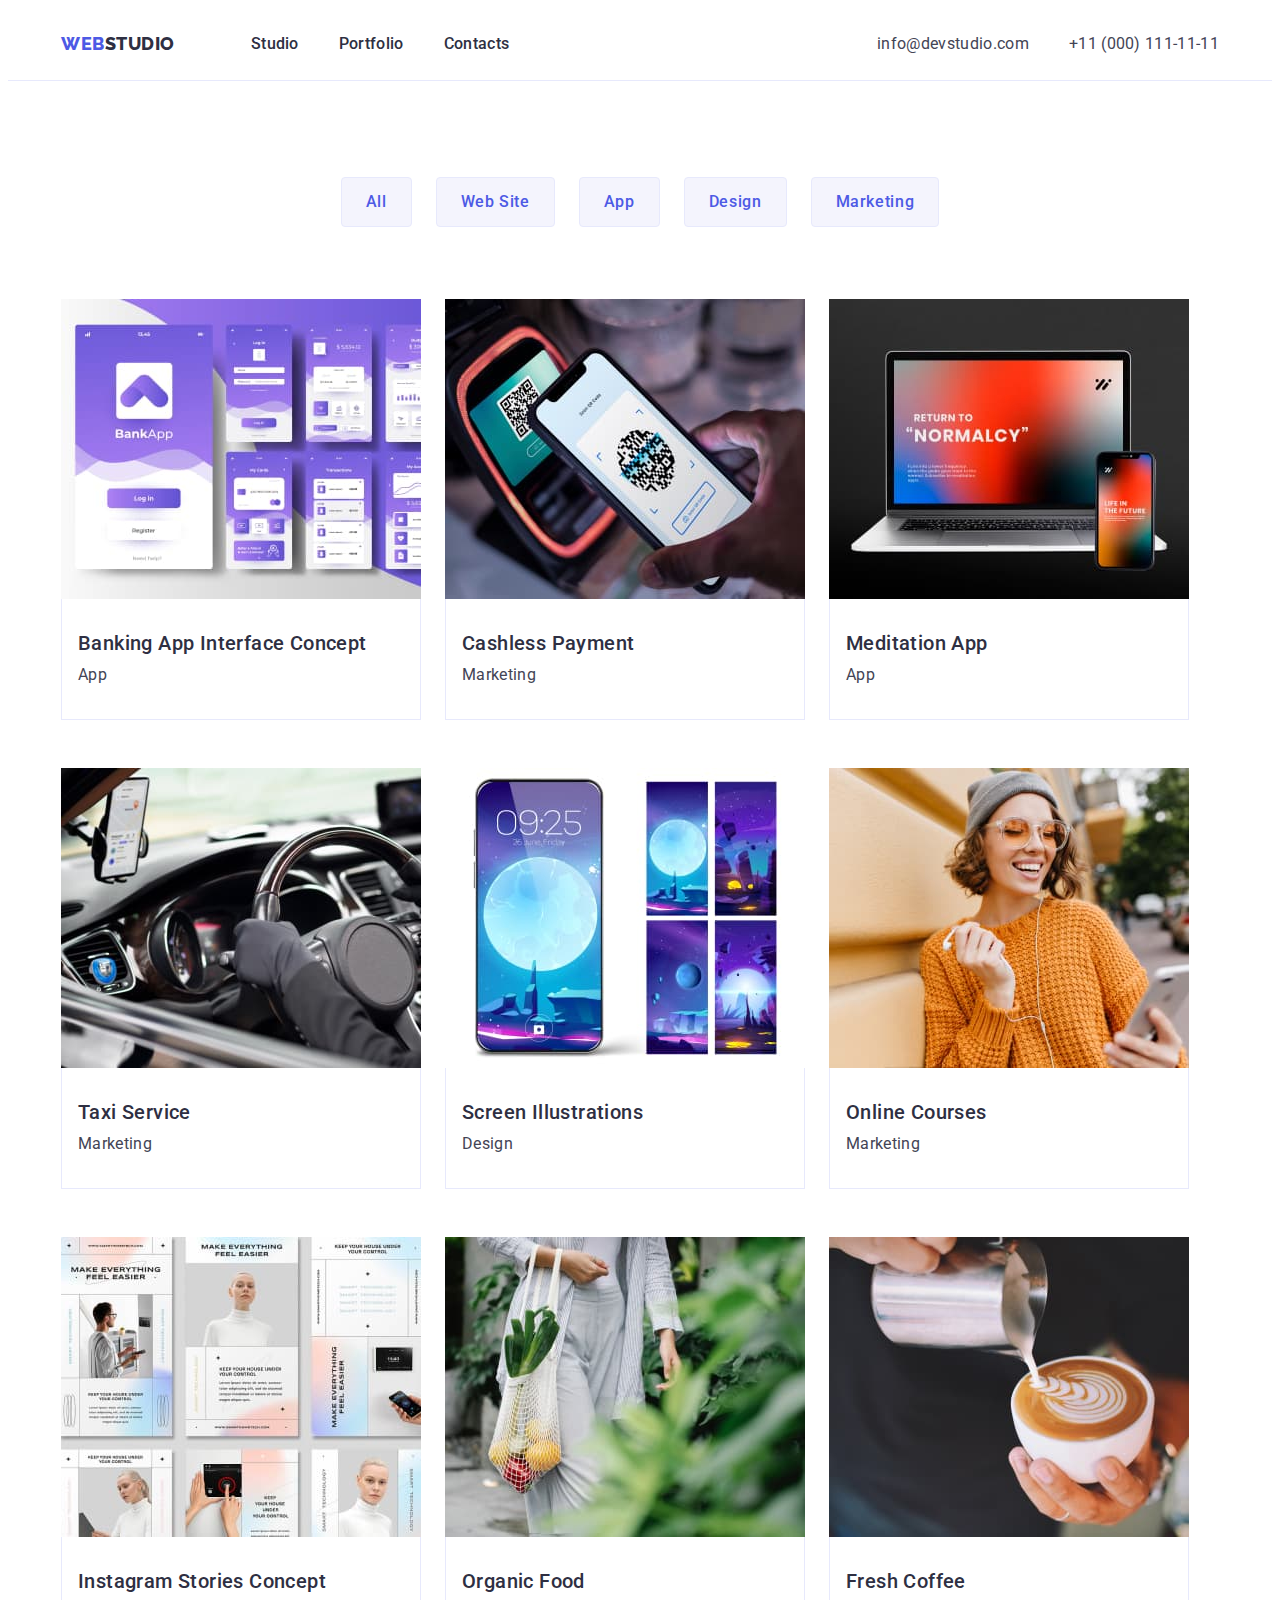
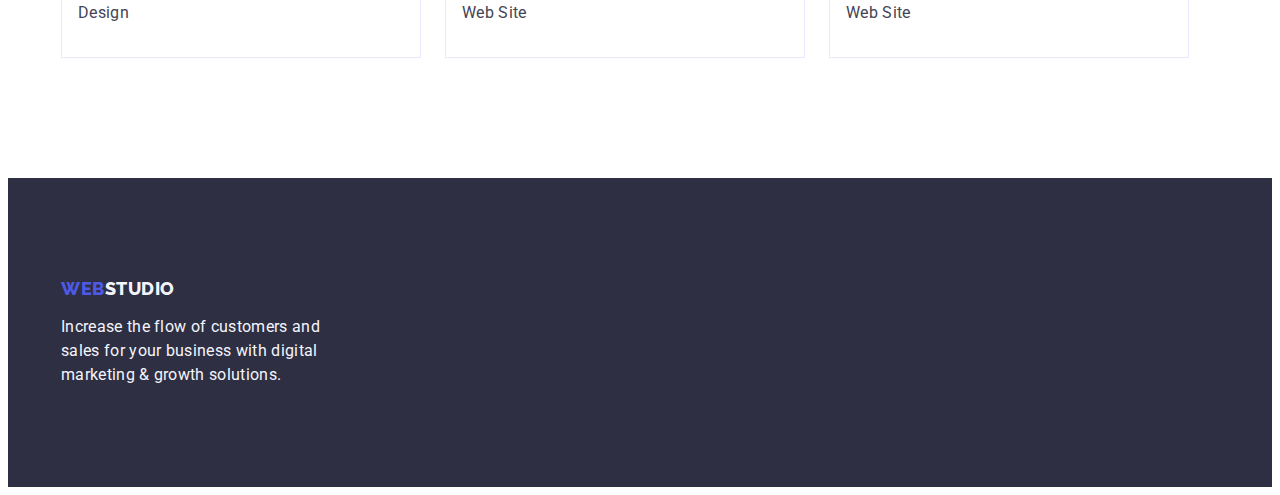
==== portfolio.html @ 0d1df5e1 "my work 4" ====
<!DOCTYPE html>
<html lang="en">

<head>
    <meta charset="UTF-8" />
    <meta http-equiv="X-UA-Compatible" content="IE=edge" />
    <meta name="viewport" content="width=device-width, initial-scale=1.0" />
<link rel="preconnect" href="https://fonts.googleapis.com">
<link rel="preconnect" href="https://fonts.gstatic.com" crossorigin>
<link href="https://fonts.googleapis.com/css2?family=Raleway:wght@800&family=Roboto:wght@400;500;700&display=swap"
    rel="stylesheet">
<link rel="stylesheet" href="https://cdnjs.cloudflare.com/ajax/libs/modern-normalize/2.0.0/modern-normalize.min.css"
    integrity="sha512-4xo8blKMVCiXpTaLzQSLSw3KFOVPWhm/TRtuPVc4WG6kUgjH6J03IBuG7JZPkcWMxJ5huwaBpOpnwYElP/m6wg=="
    crossorigin="anonymous" referrerpolicy="no-referrer" />
    <title>Webstudio</title>
    <link rel="stylesheet" href="./css/slyles.css">
</head>

<body>
    <header class="header">
    <div class="container header-container">
        <nav class="header-navigation">
            <a href="./index.html" class="header-logo link">Web<span class="span-portfolio-header">Studio</span></a>
            <ul class="header-menu list">
                <li class="header-menu-item"><a class="header-menu-link-portfolio link" href="./index.html">Studio</a></li>
                <li class="header-menu-item"><a class="header-menu-link-portfolio link" href="./portfolio.html">Portfolio</a></li>
                <li class="header-menu-item"><a class="header-menu-link-portfolio link" href="">Contacts</a></li>
            </ul>
        </nav>
        <address class="header-contacts">
            <ul class="header-contacts-list list">
                <li class="header-contacts-item"><a class="header-contacts-link link"
                        href="mailto:info@devstudio.com">info@devstudio.com</a></li>
                <li class="header-contacts-item"><a class="header-contacts-link link" href="tel:+110001111111">+11 (000)
                        111-11-11</a></li>
            </ul>
        </address>
    </div>
    </header>
    <main>
        <section class="cards-content-filters">
            <div class="container">
            <h1 hidden class="visually-hidden">Cards content filters</h1>
            <ul class="filters-list list">
                <li class="filters-item">
                    <button type="button" class="filters-btn">All</button>
                </li>
                <li class="filters-item">
                    <button type="button" class="filters-btn">Web Site</button>
                </li>
                <li class="filters-item">
                    <button type="button" class="filters-btn">App</button>
                </li>
                <li class="filters-item">
                    <button type="button" class="filters-btn">Design</button>
                </li>
                <li class="filters-item">
                    <button type="button" class="filters-btn">Marketing</button>
                </li>
            </ul>
            <ul class="cards-content-list list">
                <li class="cards-content-item">
                    <a href="" class="cards-content-link link">
                    <img
                    src="./images/app1.jpg"
                    alt="Banking App Interface Concept"
                    width="360"
                    height="300"
                    />
                    <div class="cads-content-container">
                    <h2 class="cards-content-name">Banking App Interface Concept</h2>
                    <p class="card-content-type">App</p>
                    </div>
                    </a>
                </li>
                <li class="cards-content-item">
                    <a href="" class="cards-content-link link">
                    <img
                    src="./images/marketing1.jpg"
                    alt="Cashless Payment"
                    width="360"
                    height="300"
                    />
                    <div class="cads-content-container">
                    <h2 class="cards-content-name">Cashless Payment</h2>
                    <p class="card-content-type">Marketing</p>
                    </div>
                    </a>
                </li>
                <li class="cards-content-item">
                    <a href="" class="cards-content-link link">
                    <img
                    src="./images/app2.jpg"
                    alt="Meditation App"
                    width="360"
                    height="300"
                    />
                    <div class="cads-content-container">
                    <h2 class="cards-content-name">Meditation App</h2>
                    <p class="card-content-type">App</p>
                    </div>
                    </a>
                </li>
                <li class="cards-content-item">
                    <a href="" class="cards-content-link link">
                    <img
                    src="./images/marketing2.jpg"
                    alt="Taxi Service"
                    width="360"
                    height="300"
                    />
                    <div class="cads-content-container">
                    <h2 class="cards-content-name">Taxi Service</h2>
                    <p class="card-content-type">Marketing</p>
                    </div>
                    </a>
                </li>
                <li class="cards-content-item">
                    <a href="" class="cards-content-link link">
                    <img
                    src="./images/design1.jpg"
                    alt="Screen Illustrations"
                    width="360"
                    height="300"
                    />
                    <div class="cads-content-container">
                    <h2 class="cards-content-name">Screen Illustrations</h2>
                    <p class="card-content-type">Design</p>
                    </div>
                    </a>
                </li>
                <li class="cards-content-item">
                    <a href="" class="cards-content-link link">
                    <img
                    src="./images/marketing3.jpg"
                    alt="Online Courses"
                    width="360"
                    height="300"
                    />
                    <div class="cads-content-container">
                    <h2 class="cards-content-name">Online Courses</h2>
                    <p class="card-content-type">Marketing</p>
                    </div>
                    </a>
                </li>
                <li class="cards-content-item">
                    <a href="" class="cards-content-link link">
                    <img
                    src="./images/design2.jpg"
                    alt="Instagram Stories Concept"
                    width="360"
                    height="300"
                    />
                    <div class="cads-content-container">
                    <h2 class="cards-content-name">Instagram Stories Concept</h2>
                    <p class="card-content-type">Design</p>
                    </div>
                    </a>
                </li>
                <li class="cards-content-item">
                    <a href="" class="cards-content-link link">
                    <img
                    src="./images/website1.jpg"
                    alt="Organic Food"
                    width="360"
                    height="300"
                    />
                    <div class="cads-content-container">
                    <h2 class="cards-content-name">Organic Food</h2>
                    <p class="card-content-type">Web Site</p>
                    </div>
                    </a>
                </li>
                <li class="cards-content-item">
                    <a href="" class="cards-content-link link">
                    <img
                    src="./images/website2.jpg"
                    alt="Fresh Coffee"
                    width="360"
                    height="300"
                    />
                    <div class="cads-content-container">
                    <h2 class="cards-content-name">Fresh Coffee</h2>
                    <p class="card-content-type">Web Site</p>
                    </div>
                    </a>
                </li>
            </ul>
            </div>
        </section>
    </main>
    <footer class="footer">
    <div class="container footer-container">
        <a href="./index.html" class="footer-logo link">Web<span class="span-footer">Studio</span> </a>
        <p class="footer-title">
            Increase the flow of customers and sales for your business with digital
            marketing & growth solutions.
        </p>
    </div>
    </footer>
</body>
</html>
---- css/slyles.css ----
:root {
    --title-color: #ffffff;
    --subtitle-color: #2E2F42;
    --portfolio-filters: #4D5AE5;
    --button-background-color: #f4f4fd;  
    --litle-text: #434455;
    --header-menu-link: #404bbf;
    --border-bttn-color: #e7e9fc;

}
body {
    font-family: "Roboto", sans-serif;
    color: var(--litle-text);
    background-color: var(--title-color);
}

p, h1, h2, h3, h4, h5, h6 {
    margin-top: 0;
    margin-bottom: 0;
}

ul {
    margin-top: 0;
    margin-bottom: 0;
    padding-left: 0;
}

img {
    display: block;
}

.link {
    text-decoration: none;
}

.list {
    list-style-type: none;
}

.container {
    width: 1158px;
    padding-left: 15px;
    padding-right: 15px;
    margin: 0 auto;
}

/* Header */

.header {
    border-bottom: 1px solid #e7e9fc;
}

.header-container {
    display: flex;
    align-items: center;
    width: 1158px;
    padding: 0 15px 0 15px;
}

.header-logo {
    font-family: "Raleway", sans-serif;
    font-style: normal;
    font-weight: 800;
    font-size: 18px;
    line-height: 1.17;
    letter-spacing: 0.03em;
    text-transform: uppercase;
    color: var(--portfolio-filters);
    display: flex;
    align-items: center;
    margin-right: 76px;
}

.header-logo span {
    color: var(--subtitle-color);
    display: flex;
    align-items: center;
    
}

.header-navigation {
    display: flex;
    align-items: center; 
}

.header-menu {
    display: flex;
    gap: 40px;
    
}

.header-menu-link {
    font-weight: 500;
    font-size: 16px;
    line-height: 1.5;
    letter-spacing: 0.02em;
    color: var(--subtitle-color);
    display: block;
    padding-top: 24px;
    padding-bottom: 24px;
    
}
.header-menu-link:hover,
.header-menu-link:focus {
    color: var(--header-menu-link);
}

.header-menu-link:active {
    text-decoration: underline;
    color: var(--header-menu-link);
}

.header-contacts {
    font-style: normal;
    margin-left: auto;
}

.header-contacts-list {
    display: flex;
    gap: 40px;
}

.header-contacts-link {
    font-style: normal;
    font-size: 16px;
    line-height: 1.5;
    letter-spacing: 0.02em;
    color: var(--item-text);
}
.header-contacts-link:hover,
.header-contacts-link:focus {
    color: #404bbf;
}
.header-contacts-link:active {
    color: var(--header-menu-link);
}

/* Hero */

.hero {
    background-color: var(--subtitle-color);
    padding: 188px 0 188px
}

.hero-container {
    background-color: var(--subtitle-color);
}

.hero-title {
    font-weight: 700;
    font-size: 56px;
    line-height: 1.07;
    text-align: center;
    letter-spacing: 0.02em;
    color: var(--title-color);
    max-width: 496px;
    margin: 0 auto;
    margin-bottom: 48px;
}

.hero-btn {
    border: none;
    min-width: 169px;
    height: 56px;
    font-family: "Roboto", sans-serif;
    font-style: normal;
    font-weight: 500;
    font-size: 16px;
    line-height: 1.5;
    letter-spacing: 0.04em;
    border-radius: 4px;
    color: var(--title-color);
    background-color: var(--portfolio-filters);
    cursor: pointer;
    display: block;
    margin: 0 auto;
    
}

.hero-btn:hover,
.hero-btn:focus {
    background: var(--header-menu-link);
}

/* Features */

.visually-hidden {
    position: absolute;
    width: 1px;
    height: 1px;
    margin: -1px;
    border: 0;
    padding: 0;
    white-space: nowrap;
    clip-path: inset(100%);
    clip: rect(0 0 0 0);
    overflow: hidden;
}
.features {
    padding: 120px 0 120px
}

.features-list {
    display: flex;
    gap: 24px;
}

.features-subtitle {
    font-weight: 500;
    font-size: 20px;
    line-height: 1.2;
    letter-spacing: 0.02em;
    color: var(--subtitle-color);
    margin-bottom: 8px;
}

.features-item {
    width: calc((100% - 3 * 24px) / 4);
}

.features-item-text {
    font-size: 16px;
    line-height: 1.5;
    letter-spacing: 0.02em;
    color: var(--litle-text);
}

/* Activity */

.activity {
    padding-bottom: 120px;
}

.activity-title {
    font-weight: 700;
    font-size: 36px;
    line-height: 1.11;
    letter-spacing: 0.02em;
    text-align: center;
    text-transform: capitalize;
    color: var(--subtitle-color);
    margin-bottom: 72px;
}

.activity-list {
    display: flex;
    gap: 24px;
    
}
.activity-item {
    width: calc((100% - 48) / 3);
    
}
/* Team */

.team {
    background-color:var(--button-background-color);
    padding: 120px 0 120px
}

.team-list {
    background-color:var(--button-background-color);
    display: flex;
    gap: 24px;
}

.team-item {
    background-color: #ffffff;
    width: calc((100% - 24 * 3) / 4);
    border-radius: 0px 0px 4px 4px;
}

.team-title {
    font-weight: 700;
    font-size: 36px;
    line-height: 1.11;
    letter-spacing: 0.02em;
    text-align: center;
    text-transform: capitalize;
    color: var(--subtitle-color);
    margin-bottom: 72px;
    
}

.container-name {
    text-align: center;
    padding: 32px 16px;
}

.team-name {
    font-weight: 500;
    font-size: 20px;
    line-height: 1.2;
    letter-spacing: 0.02em;
    align-items: center;
    margin-bottom: 8px;
    color: var(--subtitle-color);
}

.team-specialty {
    font-size: 16px;
    line-height: 1.5;
    letter-spacing: 0.02em;
    text-align: center;
    color: var(--litle-text);
    
}

/* Footer */

.footer {
    background: var(--subtitle-color);
    padding: 100px 0;
    
}

.footer-logo {
    font-family: 'Raleway', sans-serif;
    font-style: normal;
    font-weight: 800;
    font-size: 18px;
    line-height: 1.17;
    letter-spacing: 0.03em;
    text-transform: uppercase;
    margin-bottom: 16px;
    display: inline-block;
    color: var(--portfolio-filters);
}

.span-footer {
    color: var(--button-background-color);
}

.footer-title {
    font-size: 16px;
    line-height: 1.5;
    letter-spacing: 0.02em;
    color: var(--button-background-color);
    max-width: 264px;
}

/* PORTFOLIO */

.header-menu-link-portfolio {
    display: block;
    font-weight: 500;
    font-size: 16px;
    line-height: 1.5;
    letter-spacing: 0.02em;
    color: var(--subtitle-color);
    padding-top: 24px;
    padding-bottom: 24px;
}

.header-menu-link-portfolio:hover {
    color: var(--header-menu-link);
}

.header-menu-link-portfolio:focus {
    color: var(--header-menu-link);
}

.span-portfolio-header {
    color: var(--subtitle-color);
}

.filters-list {
    display: flex;
    gap: 24px;
    border-radius: 4px;
    justify-content: center;
    align-items: center;
    margin-bottom: 72px;
}

.cards-content-filters {
    padding-top: 96px;
    padding-bottom: 120px;
}

.filters-btn {
    font-family: "Roboto", sans-serif;
    font-style: normal;
    font-weight: 500;
    font-size: 16px;
    line-height: 1.5;
    letter-spacing: 0.04em;
    color: var(--portfolio-filters);
    background-color: #F4F4FD;
    cursor: pointer;
    padding: 12px 24px;
    border: 1px solid var(--border-bttn-color);
    border-radius: 4px;
}

.filters-btn:hover {
    color: var(--title-color);
    background-color: var(--header-menu-link);
    border: 1px solid transparent;
}
.filters-btn:focus {
    color: var(--title-color);
    background-color: var(--header-menu-link);
    border: 1px solid transparent;
}

.cards-content-name {
    font-weight: 500;
    font-size: 20px;
    line-height: 1.2;
    letter-spacing: 0.02em;
    color: var(--subtitle-color);
    margin-bottom: 8px;
}

.card-content-type {
    font-style: normal;
    font-weight: 400;
    font-size: 16px;
    line-height: 1.5;
    letter-spacing: 0.02em;
    color: var(--litle-text)
}

.cards-content-list {
    display: flex;
    flex-wrap: wrap;
    gap: 48px 24px;
    
}

.cads-content-container {
    padding: 32px 16px;
    border: 1px solid var(--border-bttn-color);
    border-top: none;
    
}
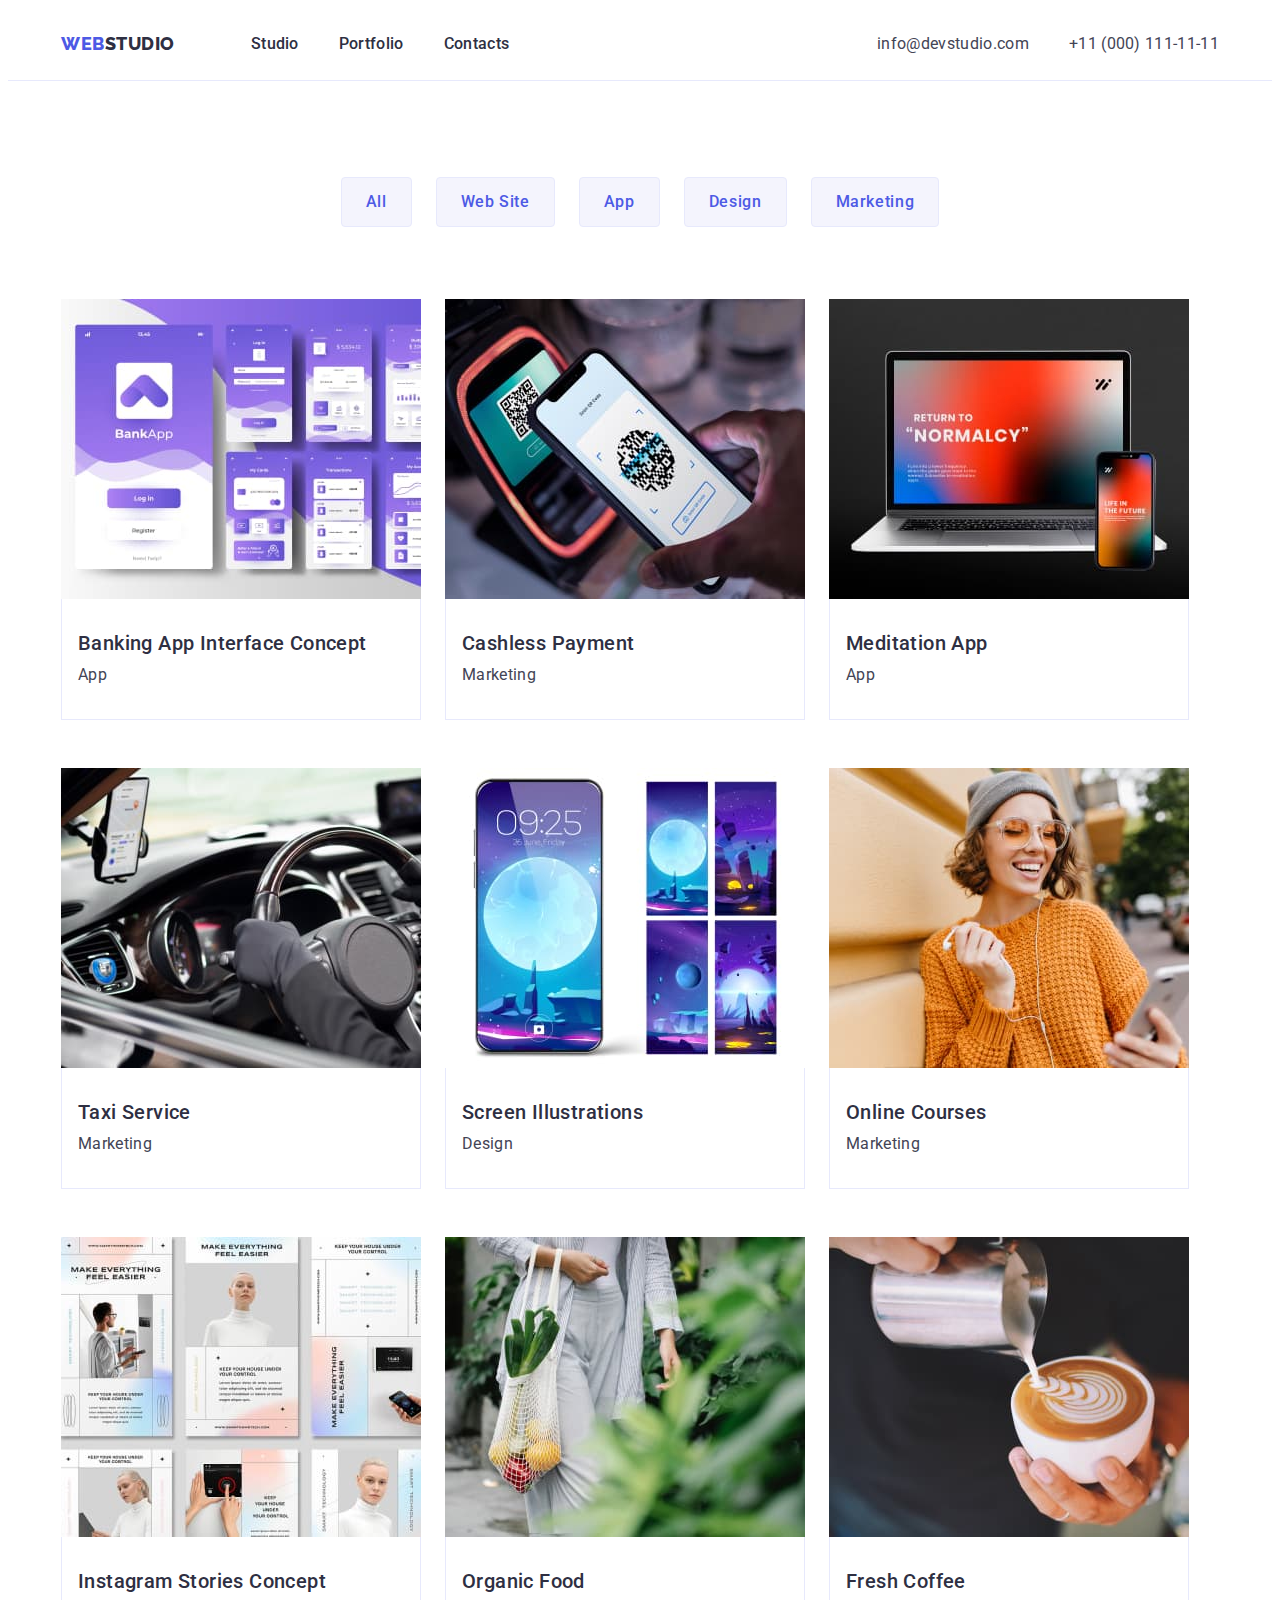
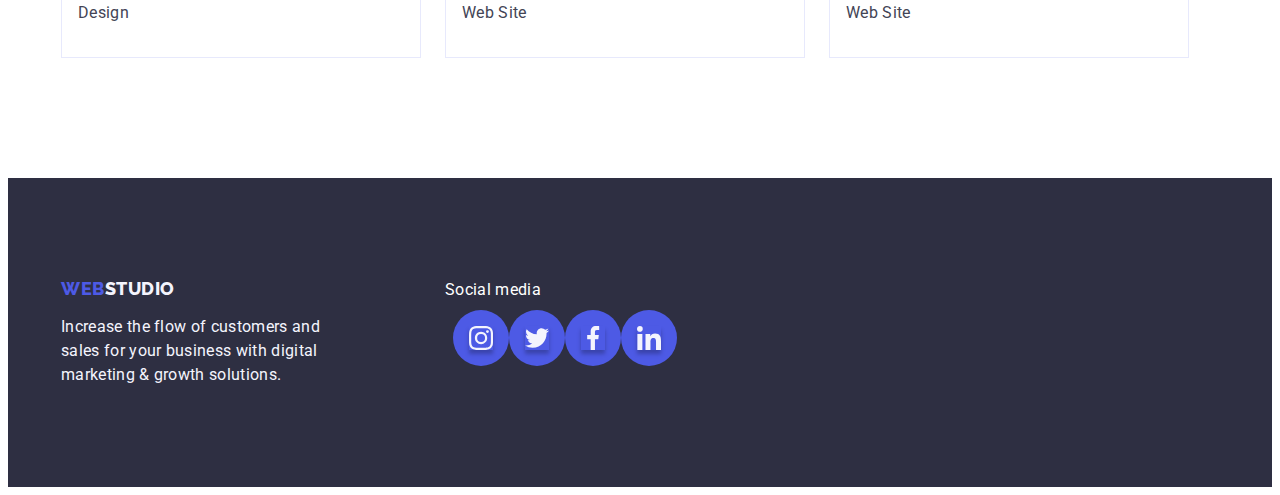
==== commit 5030cdb9: "my work 4" ====
--- a/portfolio.html
+++ b/portfolio.html
@@ -61,12 +61,19 @@
             <ul class="cards-content-list list">
                 <li class="cards-content-item">
                     <a href="" class="cards-content-link link">
-                    <img
-                    src="./images/app1.jpg"
-                    alt="Banking App Interface Concept"
-                    width="360"
-                    height="300"
-                    />
+                        <div class="card-cover-block">
+                            <img
+                                src="./images/app1.jpg"
+                                alt="Banking App Interface Concept"
+                                width="360"
+                                height="300"
+                            />
+                            <p class="card-cover-text">
+                                14 Stylish and User-Friendly App Design Concepts · Task Manager App · Calorie Tracker App ·
+                                Exotic Fruit Ecommerce App ·
+                                Cloud Storage App
+                            </p>
+                        </div>
                     <div class="cads-content-container">
                     <h2 class="cards-content-name">Banking App Interface Concept</h2>
                     <p class="card-content-type">App</p>
@@ -75,12 +82,19 @@
                 </li>
                 <li class="cards-content-item">
                     <a href="" class="cards-content-link link">
+                        <div class="card-cover-block">
                     <img
                     src="./images/marketing1.jpg"
                     alt="Cashless Payment"
                     width="360"
                     height="300"
                     />
+                    <p class="card-cover-text">
+                        14 Stylish and User-Friendly App Design Concepts · Task Manager App · Calorie Tracker App ·
+                        Exotic Fruit Ecommerce App ·
+                        Cloud Storage App
+                    </p>
+                    </div>
                     <div class="cads-content-container">
                     <h2 class="cards-content-name">Cashless Payment</h2>
                     <p class="card-content-type">Marketing</p>
@@ -89,12 +103,19 @@
                 </li>
                 <li class="cards-content-item">
                     <a href="" class="cards-content-link link">
+                        <div class="card-cover-block">
                     <img
                     src="./images/app2.jpg"
                     alt="Meditation App"
                     width="360"
                     height="300"
                     />
+                    <p class="card-cover-text">
+                        14 Stylish and User-Friendly App Design Concepts · Task Manager App · Calorie Tracker App ·
+                        Exotic Fruit Ecommerce App ·
+                        Cloud Storage App
+                    </p>
+                    </div>
                     <div class="cads-content-container">
                     <h2 class="cards-content-name">Meditation App</h2>
                     <p class="card-content-type">App</p>
@@ -103,12 +124,19 @@
                 </li>
                 <li class="cards-content-item">
                     <a href="" class="cards-content-link link">
+                        <div class="card-cover-block">
                     <img
                     src="./images/marketing2.jpg"
                     alt="Taxi Service"
                     width="360"
                     height="300"
                     />
+                    <p class="card-cover-text">
+                        14 Stylish and User-Friendly App Design Concepts · Task Manager App · Calorie Tracker App ·
+                        Exotic Fruit Ecommerce App ·
+                        Cloud Storage App
+                    </p>
+                    </div>
                     <div class="cads-content-container">
                     <h2 class="cards-content-name">Taxi Service</h2>
                     <p class="card-content-type">Marketing</p>
@@ -117,12 +145,19 @@
                 </li>
                 <li class="cards-content-item">
                     <a href="" class="cards-content-link link">
+                        <div class="card-cover-block">
                     <img
                     src="./images/design1.jpg"
                     alt="Screen Illustrations"
                     width="360"
                     height="300"
                     />
+                    <p class="card-cover-text">
+                        14 Stylish and User-Friendly App Design Concepts · Task Manager App · Calorie Tracker App ·
+                        Exotic Fruit Ecommerce App ·
+                        Cloud Storage App
+                    </p>
+                    </div>
                     <div class="cads-content-container">
                     <h2 class="cards-content-name">Screen Illustrations</h2>
                     <p class="card-content-type">Design</p>
@@ -131,12 +166,19 @@
                 </li>
                 <li class="cards-content-item">
                     <a href="" class="cards-content-link link">
+                        <div class="card-cover-block">
                     <img
                     src="./images/marketing3.jpg"
                     alt="Online Courses"
                     width="360"
                     height="300"
                     />
+                    <p class="card-cover-text">
+                        14 Stylish and User-Friendly App Design Concepts · Task Manager App · Calorie Tracker App ·
+                        Exotic Fruit Ecommerce App ·
+                        Cloud Storage App
+                    </p>
+                    </div>
                     <div class="cads-content-container">
                     <h2 class="cards-content-name">Online Courses</h2>
                     <p class="card-content-type">Marketing</p>
@@ -145,12 +187,19 @@
                 </li>
                 <li class="cards-content-item">
                     <a href="" class="cards-content-link link">
+                        <div class="card-cover-block">
                     <img
                     src="./images/design2.jpg"
                     alt="Instagram Stories Concept"
                     width="360"
                     height="300"
                     />
+                    <p class="card-cover-text">
+                        14 Stylish and User-Friendly App Design Concepts · Task Manager App · Calorie Tracker App ·
+                        Exotic Fruit Ecommerce App ·
+                        Cloud Storage App
+                    </p>
+                    </div>
                     <div class="cads-content-container">
                     <h2 class="cards-content-name">Instagram Stories Concept</h2>
                     <p class="card-content-type">Design</p>
@@ -159,12 +208,19 @@
                 </li>
                 <li class="cards-content-item">
                     <a href="" class="cards-content-link link">
+                        <div class="card-cover-block">
                     <img
                     src="./images/website1.jpg"
                     alt="Organic Food"
                     width="360"
                     height="300"
                     />
+                    <p class="card-cover-text">
+                        14 Stylish and User-Friendly App Design Concepts · Task Manager App · Calorie Tracker App ·
+                        Exotic Fruit Ecommerce App ·
+                        Cloud Storage App
+                    </p>
+                    </div>
                     <div class="cads-content-container">
                     <h2 class="cards-content-name">Organic Food</h2>
                     <p class="card-content-type">Web Site</p>
@@ -173,12 +229,19 @@
                 </li>
                 <li class="cards-content-item">
                     <a href="" class="cards-content-link link">
+                        <div class="card-cover-block">
                     <img
                     src="./images/website2.jpg"
                     alt="Fresh Coffee"
                     width="360"
                     height="300"
                     />
+                    <p class="card-cover-text">
+                        14 Stylish and User-Friendly App Design Concepts · Task Manager App · Calorie Tracker App ·
+                        Exotic Fruit Ecommerce App ·
+                        Cloud Storage App
+                    </p>
+                    </div>
                     <div class="cads-content-container">
                     <h2 class="cards-content-name">Fresh Coffee</h2>
                     <p class="card-content-type">Web Site</p>
@@ -190,13 +253,47 @@
         </section>
     </main>
     <footer class="footer">
-    <div class="container footer-container">
-        <a href="./index.html" class="footer-logo link">Web<span class="span-footer">Studio</span> </a>
-        <p class="footer-title">
-            Increase the flow of customers and sales for your business with digital
-            marketing & growth solutions.
-        </p>
-    </div>
+        <div class="footer-container container">
+            <div class="footer-box">
+                <a href="./index.html" class="footer-logo link">Web<span class="span-footer">Studio</span></a>
+                <p class="footer-title">
+                    Increase the flow of customers and sales for your business with digital
+                    marketing & growth solutions.
+                </p>
+            </div>
+            <div class="footer-soc-container">
+                <p class="footer-soc-title">Social media</p>
+                <ul class="footer-soc-list list">
+                    <li class="footer-soc-item">
+                        <a class="footer-soc-link" href="" aria-label="instagram" target="_blank" rel="nooper noreferrer">
+                            <svg class="footer-soc-icon" width="24" height="24">
+                                <use href="./images/icons.svg#icon-footer-inst"></use>
+                            </svg>
+                        </a>
+                    </li>
+                    <li class="footer-soc-item">
+                        <a class="footer-soc-link" href="" aria-label="twitter" target="_blank" rel="nooper noreferrer">
+                            <svg class="footer-soc-icon" width="24" height="24">
+                                <use href="./images/icons.svg#icon-footer-twit"></use>
+                            </svg>
+                        </a>
+                    </li>
+                    <li class="footer-soc-item">
+                        <a class="footer-soc-link" href="" aria-label="facebook" target="_blank" rel="nooper noreferrer">
+                            <svg class="footer-soc-icon" width="24" height="24">
+                                <use href="./images/icons.svg#icon-footer-fb"></use>
+                            </svg>
+                        </a>
+                    </li>
+                    <li class="footer-soc-item">
+                        <a class="footer-soc-link" href="" aria-label="linkedin" target="_blank" rel="nooper noreferrer">
+                            <svg class="footer-soc-icon" width="24" height="24">
+                                <use href="./images/icons.svg#icon-footer-linkedin"></use>
+                            </svg>
+                        </a>
+                    </li>
+                </ul>
+            </div>
     </footer>
 </body>
 </html>--- a/css/slyles.css
+++ b/css/slyles.css
@@ -1,437 +1,630 @@
 :root {
-    --title-color: #ffffff;
-    --subtitle-color: #2E2F42;
-    --portfolio-filters: #4D5AE5;
-    --button-background-color: #f4f4fd;  
-    --litle-text: #434455;
-    --header-menu-link: #404bbf;
-    --border-bttn-color: #e7e9fc;
-
-}
+  --title-color: #ffffff;
+  --subtitle-color: #2e2f42;
+  --portfolio-filters: #4d5ae5;
+  --button-background-color: #f4f4fd;
+  --litle-text: #434455;
+  --header-menu-link: #404bbf;
+  --border-bttn-color: #e7e9fc;
+}
+
 body {
-    font-family: "Roboto", sans-serif;
-    color: var(--litle-text);
-    background-color: var(--title-color);
-}
-
-p, h1, h2, h3, h4, h5, h6 {
-    margin-top: 0;
-    margin-bottom: 0;
+  font-family: "Roboto", sans-serif;
+  color: var(--litle-text);
+  background-color: var(--title-color);
+}
+
+p,
+h1,
+h2,
+h3,
+h4,
+h5,
+h6 {
+  margin-top: 0;
+  margin-bottom: 0;
 }
 
 ul {
-    margin-top: 0;
-    margin-bottom: 0;
-    padding-left: 0;
+  margin-top: 0;
+  margin-bottom: 0;
+  padding-left: 0;
 }
 
 img {
-    display: block;
+  display: block;
 }
 
 .link {
-    text-decoration: none;
+  text-decoration: none;
 }
 
 .list {
-    list-style-type: none;
+  list-style-type: none;
 }
 
 .container {
-    width: 1158px;
-    padding-left: 15px;
-    padding-right: 15px;
-    margin: 0 auto;
+  width: 1158px;
+  padding-left: 15px;
+  padding-right: 15px;
+  margin: 0 auto;
 }
 
 /* Header */
 
 .header {
-    border-bottom: 1px solid #e7e9fc;
+  border-bottom: 1px solid #e7e9fc;
 }
 
 .header-container {
-    display: flex;
-    align-items: center;
-    width: 1158px;
-    padding: 0 15px 0 15px;
+  display: flex;
+  align-items: center;
+  width: 1158px;
+  padding: 0 15px 0 15px;
 }
 
 .header-logo {
-    font-family: "Raleway", sans-serif;
-    font-style: normal;
-    font-weight: 800;
-    font-size: 18px;
-    line-height: 1.17;
-    letter-spacing: 0.03em;
-    text-transform: uppercase;
-    color: var(--portfolio-filters);
-    display: flex;
-    align-items: center;
-    margin-right: 76px;
+  font-family: "Raleway", sans-serif;
+  font-style: normal;
+  font-weight: 800;
+  font-size: 18px;
+  line-height: 1.17;
+  letter-spacing: 0.03em;
+  text-transform: uppercase;
+  color: var(--portfolio-filters);
+  display: flex;
+  align-items: center;
+  margin-right: 76px;
 }
 
 .header-logo span {
-    color: var(--subtitle-color);
-    display: flex;
-    align-items: center;
-    
+  color: var(--subtitle-color);
+  display: flex;
+  align-items: center;
 }
 
 .header-navigation {
-    display: flex;
-    align-items: center; 
+  display: flex;
+  align-items: center;
 }
 
 .header-menu {
-    display: flex;
-    gap: 40px;
-    
+  display: flex;
+  gap: 40px;
 }
 
 .header-menu-link {
-    font-weight: 500;
-    font-size: 16px;
-    line-height: 1.5;
-    letter-spacing: 0.02em;
-    color: var(--subtitle-color);
-    display: block;
-    padding-top: 24px;
-    padding-bottom: 24px;
-    
+  font-weight: 500;
+  font-size: 16px;
+  line-height: 1.5;
+  letter-spacing: 0.02em;
+  color: var(--subtitle-color);
+  display: block;
+  padding-top: 24px;
+  padding-bottom: 24px;
+  transition: color 250ms linear;
 }
 .header-menu-link:hover,
 .header-menu-link:focus {
-    color: var(--header-menu-link);
+  color: var(--header-menu-link);
 }
 
 .header-menu-link:active {
-    text-decoration: underline;
-    color: var(--header-menu-link);
+  text-decoration: underline;
+  color: var(--header-menu-link);
 }
 
 .header-contacts {
-    font-style: normal;
-    margin-left: auto;
+  font-style: normal;
+  margin-left: auto;
 }
 
 .header-contacts-list {
-    display: flex;
-    gap: 40px;
+  display: flex;
+  gap: 40px;
 }
 
 .header-contacts-link {
-    font-style: normal;
-    font-size: 16px;
-    line-height: 1.5;
-    letter-spacing: 0.02em;
-    color: var(--item-text);
+  font-style: normal;
+  font-size: 16px;
+  line-height: 1.5;
+  letter-spacing: 0.02em;
+  color: var(--item-text);
 }
 .header-contacts-link:hover,
 .header-contacts-link:focus {
-    color: #404bbf;
+  color: #404bbf;
 }
 .header-contacts-link:active {
-    color: var(--header-menu-link);
+  color: var(--header-menu-link);
 }
 
 /* Hero */
 
 .hero {
-    background-color: var(--subtitle-color);
-    padding: 188px 0 188px
-}
-
-.hero-container {
-    background-color: var(--subtitle-color);
+  background-color: var(--subtitle-color);
+  padding: 188px 0 188px;
+  background-image: linear-gradient(
+      rgba(46, 47, 66, 0.7),
+      rgba(46, 47, 66, 0.7)
+    ),
+    url(../images/people-office.jpg);
+  max-width: 1440px;
+  margin: 0 auto;
 }
 
 .hero-title {
-    font-weight: 700;
-    font-size: 56px;
-    line-height: 1.07;
-    text-align: center;
-    letter-spacing: 0.02em;
-    color: var(--title-color);
-    max-width: 496px;
-    margin: 0 auto;
-    margin-bottom: 48px;
+  font-weight: 700;
+  font-size: 56px;
+  line-height: 1.07;
+  text-align: center;
+  letter-spacing: 0.02em;
+  color: var(--title-color);
+  max-width: 496px;
+  margin: 0 auto;
+  margin-bottom: 48px;
 }
 
 .hero-btn {
-    border: none;
-    min-width: 169px;
-    height: 56px;
-    font-family: "Roboto", sans-serif;
-    font-style: normal;
-    font-weight: 500;
-    font-size: 16px;
-    line-height: 1.5;
-    letter-spacing: 0.04em;
-    border-radius: 4px;
-    color: var(--title-color);
-    background-color: var(--portfolio-filters);
-    cursor: pointer;
-    display: block;
-    margin: 0 auto;
-    
+  border: none;
+  min-width: 169px;
+  height: 56px;
+  font-family: "Roboto", sans-serif;
+  font-style: normal;
+  font-weight: 500;
+  font-size: 16px;
+  line-height: 1.5;
+  letter-spacing: 0.04em;
+  border-radius: 4px;
+  color: var(--title-color);
+  background-color: var(--portfolio-filters);
+  cursor: pointer;
+  display: block;
+  margin: 0 auto;
+  box-shadow: 0px 4px 4px rgba(0, 0, 0, 0.15);
+  transition: color 250ms cubic-bezier(0.4, 0, 0.2, 1);
 }
 
 .hero-btn:hover,
 .hero-btn:focus {
-    background: var(--header-menu-link);
+  background: var(--header-menu-link);
+  box-shadow: 0px 4px 4px rgba(0, 0, 0, 0.15);
 }
 
 /* Features */
 
+.features-icon-bg {
+  width: 264px;
+  height: 112px;
+  background-color: var(--button-background-color);
+  display: flex;
+  align-items: center;
+  justify-content: center;
+}
+
+.features-icon {
+}
+
 .visually-hidden {
-    position: absolute;
-    width: 1px;
-    height: 1px;
-    margin: -1px;
-    border: 0;
-    padding: 0;
-    white-space: nowrap;
-    clip-path: inset(100%);
-    clip: rect(0 0 0 0);
-    overflow: hidden;
+  position: absolute;
+  width: 1px;
+  height: 1px;
+  margin: -1px;
+  border: 0;
+  padding: 0;
+  white-space: nowrap;
+  clip-path: inset(100%);
+  clip: rect(0 0 0 0);
+  overflow: hidden;
 }
 .features {
-    padding: 120px 0 120px
+  padding: 120px 0 120px;
 }
 
 .features-list {
-    display: flex;
-    gap: 24px;
+  display: flex;
+  gap: 24px;
 }
 
 .features-subtitle {
-    font-weight: 500;
-    font-size: 20px;
-    line-height: 1.2;
-    letter-spacing: 0.02em;
-    color: var(--subtitle-color);
-    margin-bottom: 8px;
+  font-weight: 500;
+  font-size: 20px;
+  line-height: 1.2;
+  letter-spacing: 0.02em;
+  color: var(--subtitle-color);
+  margin-bottom: 8px;
 }
 
 .features-item {
-    width: calc((100% - 3 * 24px) / 4);
+  width: calc((100% - 3 * 24px) / 4);
 }
 
 .features-item-text {
-    font-size: 16px;
-    line-height: 1.5;
-    letter-spacing: 0.02em;
-    color: var(--litle-text);
+  font-size: 16px;
+  line-height: 1.5;
+  letter-spacing: 0.02em;
+  color: var(--litle-text);
 }
 
 /* Activity */
 
 .activity {
-    padding-bottom: 120px;
+  padding-bottom: 120px;
 }
 
 .activity-title {
-    font-weight: 700;
-    font-size: 36px;
-    line-height: 1.11;
-    letter-spacing: 0.02em;
-    text-align: center;
-    text-transform: capitalize;
-    color: var(--subtitle-color);
-    margin-bottom: 72px;
+  font-weight: 700;
+  font-size: 36px;
+  line-height: 1.11;
+  letter-spacing: 0.02em;
+  text-align: center;
+  text-transform: capitalize;
+  color: var(--subtitle-color);
+  margin-bottom: 72px;
 }
 
 .activity-list {
-    display: flex;
-    gap: 24px;
-    
+  display: flex;
+  gap: 24px;
 }
 .activity-item {
-    width: calc((100% - 48) / 3);
-    
+  width: calc((100% - 48) / 3);
 }
 /* Team */
 
 .team {
-    background-color:var(--button-background-color);
-    padding: 120px 0 120px
+  background-color: var(--button-background-color);
+  padding: 120px 0 120px;
 }
 
 .team-list {
-    background-color:var(--button-background-color);
-    display: flex;
-    gap: 24px;
+  background-color: var(--button-background-color);
+  display: flex;
+  gap: 24px;
 }
 
 .team-item {
-    background-color: #ffffff;
-    width: calc((100% - 24 * 3) / 4);
-    border-radius: 0px 0px 4px 4px;
+  background-color: #ffffff;
+  width: calc((100% - 24 * 3) / 4);
+  border-radius: 0px 0px 4px 4px;
 }
 
 .team-title {
-    font-weight: 700;
-    font-size: 36px;
-    line-height: 1.11;
-    letter-spacing: 0.02em;
-    text-align: center;
-    text-transform: capitalize;
-    color: var(--subtitle-color);
-    margin-bottom: 72px;
-    
+  font-weight: 700;
+  font-size: 36px;
+  line-height: 1.11;
+  letter-spacing: 0.02em;
+  text-align: center;
+  text-transform: capitalize;
+  color: var(--subtitle-color);
+  margin-bottom: 72px;
+}
+
+.team-soc-list {
+  display: flex;
+  cursor: pointer;
+  flex-direction: row;
+  justify-content: center;
+  align-items: center;
+  padding: 0px;
+  gap: 24px;
+  margin-top: 8px;
+}
+
+.team-soc-item {
+  width: 40px;
+  height: 40px;
+}
+
+.team-soc-link {
+  display: flex;
+  align-items: center;
+  justify-content: center;
+  width: 100%;
+  height: 100%;
+  border-radius: 50%;
+  padding: 12px;
+  background: var(--portfolio-filters);
+  transition: background-color 250ms cubic-bezier(0.4, 0, 0.2, 1);
+}
+
+.team-soc-link:is(:hover, :focus) {
+  background-color: var(--header-menu-link);
+}
+
+.team-soc-icon {
+  display: flex;
+  flex-direction: row;
 }
 
 .container-name {
-    text-align: center;
-    padding: 32px 16px;
+  padding: 32px 16px;
 }
 
 .team-name {
-    font-weight: 500;
-    font-size: 20px;
-    line-height: 1.2;
-    letter-spacing: 0.02em;
-    align-items: center;
-    margin-bottom: 8px;
-    color: var(--subtitle-color);
+  font-weight: 500;
+  font-size: 20px;
+  line-height: 1.2;
+  letter-spacing: 0.02em;
+  align-items: center;
+  margin-bottom: 8px;
+  color: var(--subtitle-color);
+  text-align: center;
 }
 
 .team-specialty {
-    font-size: 16px;
-    line-height: 1.5;
-    letter-spacing: 0.02em;
-    text-align: center;
-    color: var(--litle-text);
-    
+  font-size: 16px;
+  line-height: 1.5;
+  letter-spacing: 0.02em;
+  text-align: center;
+  color: var(--litle-text);
+}
+
+/* Customers */
+
+.customers-list {
+  display: flex;
+  align-items: center;
+  justify-content: center;
+  margin-bottom: 120px;
+}
+
+.customers-icon {
+  fill: currentColor;
+}
+
+.customers-link {
+  display: flex;
+  align-items: center;
+  justify-content: center;
+  width: 100%;
+  height: 100%;
+  color: #8e8f99;
+  border: 1px solid #8e8f99;
+  box-sizing: border-box;
+  border-radius: 4px;
+  padding: 16px;
+  transition: border-color 250ms cubic-bezier(0.4, 0, 0.2, 1),
+    color 250ms cubic-bezier(0.4, 0, 0.2, 1);
+}
+
+.customers-link:hover,
+.customers-link:focus {
+  border-color: var(--header-menu-link);
+  color: var(--header-menu-link);
+}
+
+.customers-item {
+  width: 168px;
+  height: 88px;
+}
+
+.customers-title {
+  font-weight: 700;
+  font-size: 36px;
+  line-height: 1.11;
+  letter-spacing: 0.02em;
+  text-align: center;
+  text-transform: capitalize;
+  color: var(--subtitle-color);
+  padding-top: 120px;
+  margin-bottom: 72px;
+}
+
+.customers-icon-bg {
+  display: flex;
+  gap: 24px;
+  align-items: center;
+  justify-content: center;
 }
 
 /* Footer */
 
 .footer {
-    background: var(--subtitle-color);
-    padding: 100px 0;
-    
+  background: var(--subtitle-color);
+  padding: 100px 0;
+}
+
+.footer-container {
+  display: flex;
+  align-items: baseline;
 }
 
 .footer-logo {
-    font-family: 'Raleway', sans-serif;
-    font-style: normal;
-    font-weight: 800;
-    font-size: 18px;
-    line-height: 1.17;
-    letter-spacing: 0.03em;
-    text-transform: uppercase;
-    margin-bottom: 16px;
-    display: inline-block;
-    color: var(--portfolio-filters);
+  font-family: "Raleway", sans-serif;
+  font-style: normal;
+  font-weight: 800;
+  font-size: 18px;
+  line-height: 1.17;
+  letter-spacing: 0.03em;
+  text-transform: uppercase;
+  margin-bottom: 16px;
+  display: inline-block;
+  color: var(--portfolio-filters);
 }
 
 .span-footer {
-    color: var(--button-background-color);
+  color: var(--button-background-color);
 }
 
 .footer-title {
-    font-size: 16px;
-    line-height: 1.5;
-    letter-spacing: 0.02em;
-    color: var(--button-background-color);
-    max-width: 264px;
+  font-size: 16px;
+  line-height: 1.5;
+  letter-spacing: 0.02em;
+  color: var(--button-background-color);
+  max-width: 264px;
+}
+
+.footer-soc-container {
+  margin-left: 120px;
+}
+
+.footer-soc-title {
+  font-size: 16px;
+  line-height: 24px;
+  letter-spacing: 0.02em;
+  color: #ffffff;
+}
+
+.footer-soc-list {
+  display: flex;
+  cursor: pointer;
+  flex-direction: row;
+  justify-content: center;
+  align-items: center;
+  padding: 8px;
+  gap: 16px;
+}
+
+.footer-soc-item {
+  width: 40px;
+  height: 40px;
+}
+
+.footer-soc-link {
+  display: flex;
+  align-items: center;
+  justify-content: center;
+  width: 100%;
+  height: 100%;
+  border-radius: 50%;
+  padding: 8px;
+  background: var(--portfolio-filters);
+  transition: background-color 250ms cubic-bezier(0.4, 0, 0.2, 1);
+}
+
+.footer-soc-link:is(:hover, :focus) {
+  background-color: #31d0aa;
+  box-shadow: 0px 4px 4px rgba(0, 0, 0, 0.25);
+}
+
+.footer-soc-icon {
+  fill: var(--button-background-color);
+  box-shadow: 0px 4px 4px rgba(0, 0, 0, 0.25);
 }
 
 /* PORTFOLIO */
 
 .header-menu-link-portfolio {
-    display: block;
-    font-weight: 500;
-    font-size: 16px;
-    line-height: 1.5;
-    letter-spacing: 0.02em;
-    color: var(--subtitle-color);
-    padding-top: 24px;
-    padding-bottom: 24px;
+  display: block;
+  font-weight: 500;
+  font-size: 16px;
+  line-height: 1.5;
+  letter-spacing: 0.02em;
+  color: var(--subtitle-color);
+  padding-top: 24px;
+  padding-bottom: 24px;
 }
 
 .header-menu-link-portfolio:hover {
-    color: var(--header-menu-link);
+  color: var(--header-menu-link);
 }
 
 .header-menu-link-portfolio:focus {
-    color: var(--header-menu-link);
+  color: var(--header-menu-link);
 }
 
 .span-portfolio-header {
-    color: var(--subtitle-color);
+  color: var(--subtitle-color);
 }
 
 .filters-list {
-    display: flex;
-    gap: 24px;
-    border-radius: 4px;
-    justify-content: center;
-    align-items: center;
-    margin-bottom: 72px;
+  display: flex;
+  gap: 24px;
+  border-radius: 4px;
+  justify-content: center;
+  align-items: center;
+  margin-bottom: 72px;
 }
 
 .cards-content-filters {
-    padding-top: 96px;
-    padding-bottom: 120px;
+  padding-top: 96px;
+  padding-bottom: 120px;
 }
 
 .filters-btn {
-    font-family: "Roboto", sans-serif;
-    font-style: normal;
-    font-weight: 500;
-    font-size: 16px;
-    line-height: 1.5;
-    letter-spacing: 0.04em;
-    color: var(--portfolio-filters);
-    background-color: #F4F4FD;
-    cursor: pointer;
-    padding: 12px 24px;
-    border: 1px solid var(--border-bttn-color);
-    border-radius: 4px;
+  font-family: "Roboto", sans-serif;
+  font-style: normal;
+  font-weight: 500;
+  font-size: 16px;
+  line-height: 1.5;
+  letter-spacing: 0.04em;
+  color: var(--portfolio-filters);
+  background-color: #f4f4fd;
+  cursor: pointer;
+  padding: 12px 24px;
+  border: 1px solid var(--border-bttn-color);
+  border-radius: 4px;
+  transition: background-color 250ms cubic-bezier(0.4, 0, 0.2, 1);
 }
 
 .filters-btn:hover {
-    color: var(--title-color);
-    background-color: var(--header-menu-link);
-    border: 1px solid transparent;
+  color: var(--title-color);
+  background-color: var(--header-menu-link);
+  border: 1px solid transparent;
+  box-shadow: 0px 3px 1px rgba(0, 0, 0, 0.1), 0px 2px 1px rgba(0, 0, 0, 0.08),
+    0px 2px 2px rgba(0, 0, 0, 0.12);
 }
 .filters-btn:focus {
-    color: var(--title-color);
-    background-color: var(--header-menu-link);
-    border: 1px solid transparent;
+  color: var(--title-color);
+  background-color: var(--header-menu-link);
+  border: 1px solid transparent;
+  box-shadow: 0px 3px 1px rgba(0, 0, 0, 0.1), 0px 2px 1px rgba(0, 0, 0, 0.08),
+    0px 2px 2px rgba(0, 0, 0, 0.12);
 }
 
 .cards-content-name {
-    font-weight: 500;
-    font-size: 20px;
-    line-height: 1.2;
-    letter-spacing: 0.02em;
-    color: var(--subtitle-color);
-    margin-bottom: 8px;
+  font-weight: 500;
+  font-size: 20px;
+  line-height: 1.2;
+  letter-spacing: 0.02em;
+  color: var(--subtitle-color);
+  margin-bottom: 8px;
 }
 
 .card-content-type {
-    font-style: normal;
-    font-weight: 400;
-    font-size: 16px;
-    line-height: 1.5;
-    letter-spacing: 0.02em;
-    color: var(--litle-text)
+  font-style: normal;
+  font-weight: 400;
+  font-size: 16px;
+  line-height: 1.5;
+  letter-spacing: 0.02em;
+  color: var(--litle-text);
 }
 
 .cards-content-list {
-    display: flex;
-    flex-wrap: wrap;
-    gap: 48px 24px;
-    
+  display: flex;
+  flex-wrap: wrap;
+  gap: 48px 24px;
 }
 
 .cads-content-container {
-    padding: 32px 16px;
-    border: 1px solid var(--border-bttn-color);
-    border-top: none;
-    
+  padding: 32px 16px;
+  border: 1px solid var(--border-bttn-color);
+  border-top: none;
+}
+
+.card-cover-block {
+  position: relative;
+  overflow: hidden;
+}
+
+.card-cover-block:hover .card-cover-text {
+  transform: translateY(0);
+}
+
+.card-cover-text {
+  position: absolute;
+  font-size: 16px;
+  line-height: 1.5;
+  letter-spacing: 0.02em;
+  background-color: #4D5AE5;
+  color: var(--button-background-color);
+  top: 0;
+  left: 0;
+  padding-top: 40px;
+  padding-left: 32px;
+  padding-right: 32px;
+  height: 100%;
+  transform: translateY(100%);
+  transition: transform 250ms cubic-bezier(0.4, 0, 0.2, 1);
 }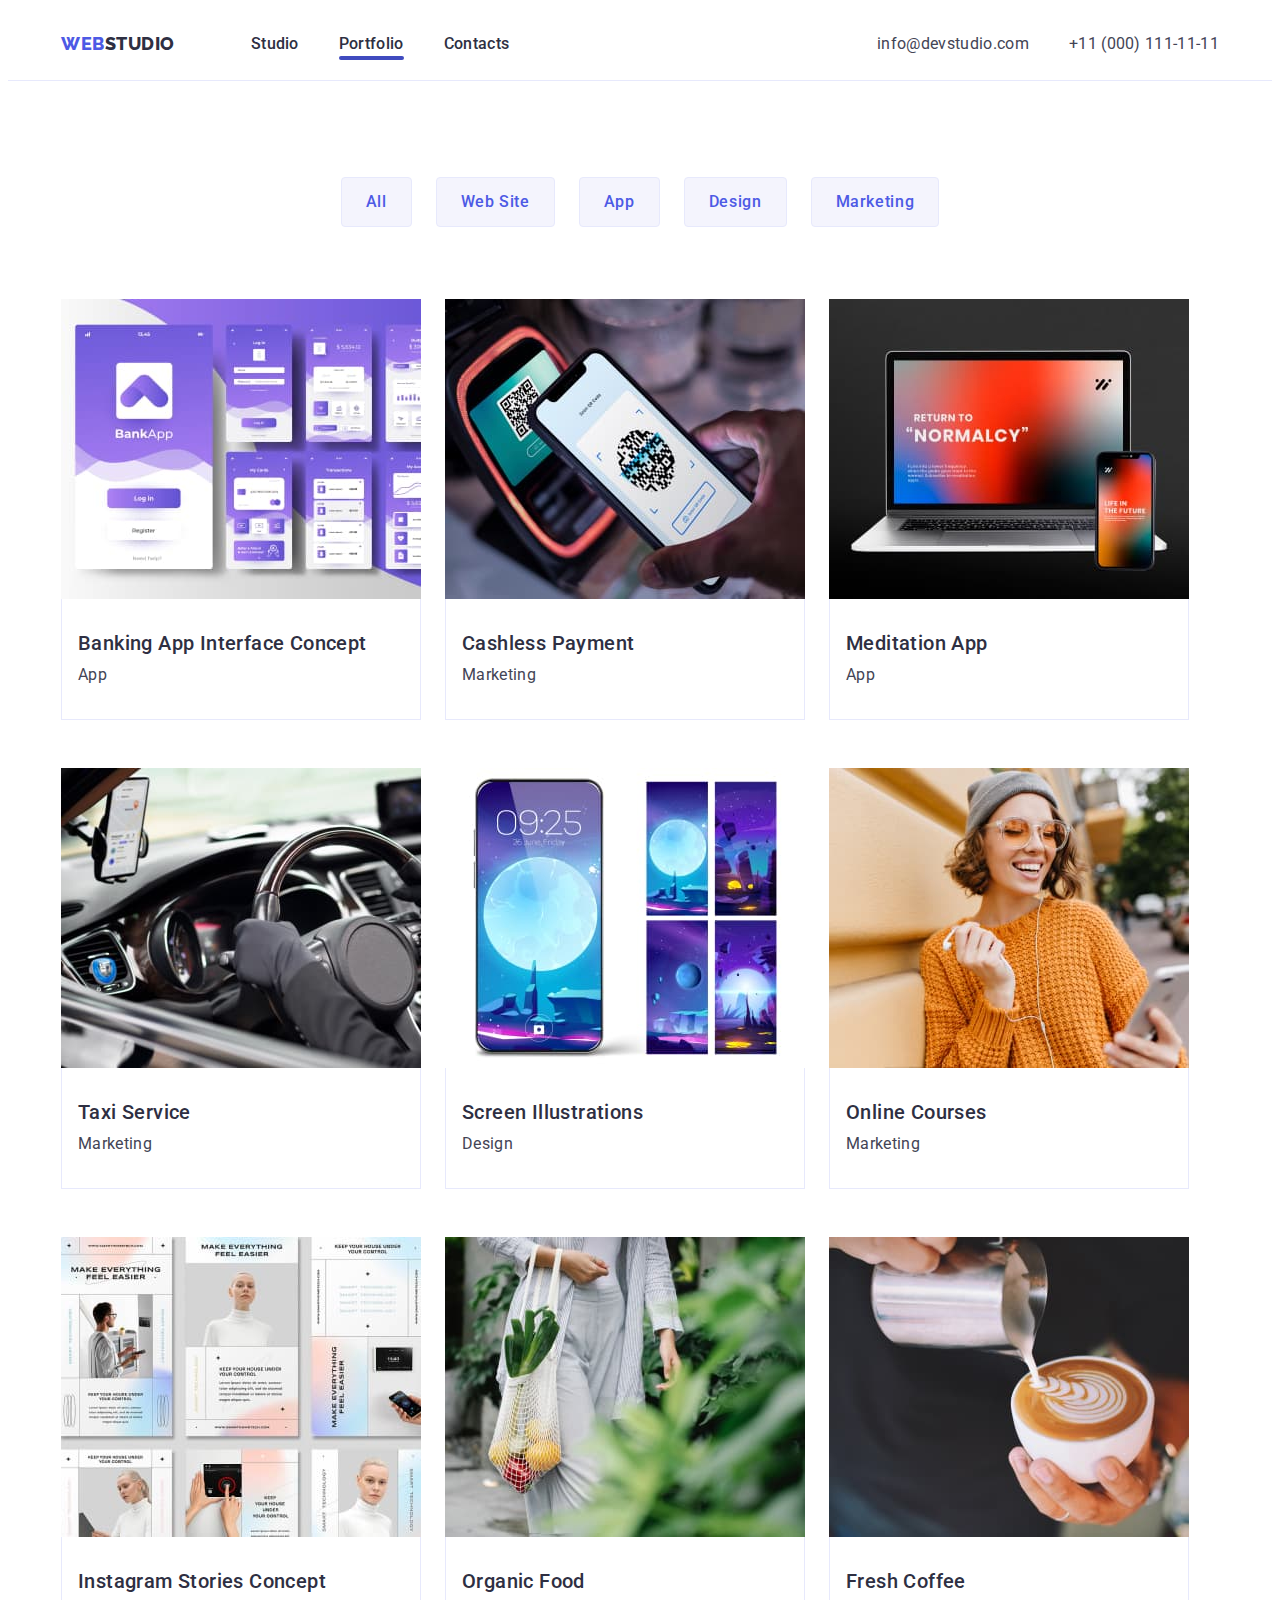
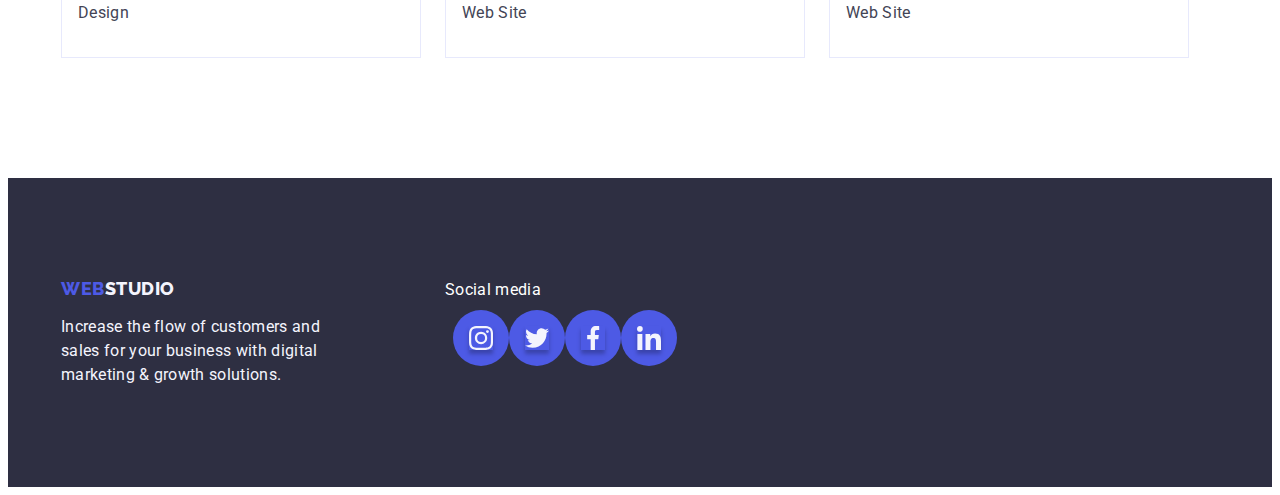
==== commit 3cb8e9ec: "My work 4" ====
--- a/portfolio.html
+++ b/portfolio.html
@@ -23,7 +23,7 @@
             <a href="./index.html" class="header-logo link">Web<span class="span-portfolio-header">Studio</span></a>
             <ul class="header-menu list">
                 <li class="header-menu-item"><a class="header-menu-link-portfolio link" href="./index.html">Studio</a></li>
-                <li class="header-menu-item"><a class="header-menu-link-portfolio link" href="./portfolio.html">Portfolio</a></li>
+                <li class="header-menu-item"><a class="header-menu-link-portfolio link current" href="./portfolio.html">Portfolio</a></li>
                 <li class="header-menu-item"><a class="header-menu-link-portfolio link" href="">Contacts</a></li>
             </ul>
         </nav>
--- a/css/slyles.css
+++ b/css/slyles.css
@@ -109,8 +109,22 @@
   color: var(--header-menu-link);
 }
 
+.current {
+  position: relative;
+}
+
+.current::after {
+  content: "";
+  left: 0;
+  bottom: 20px;
+  position: absolute;
+  width: 100%;
+  height: 4px;
+  background-color: var(--header-menu-link);
+  border-radius: 2px;
+}
+
 .header-menu-link:active {
-  text-decoration: underline;
   color: var(--header-menu-link);
 }
 
@@ -503,6 +517,56 @@
   box-shadow: 0px 4px 4px rgba(0, 0, 0, 0.25);
 }
 
+.backdrop {
+  position: fixed;
+  top: 0;
+  width: 100vw;
+  height: 100vh;
+  background-color: rgba(46, 47, 66, 0.4);
+  transition: opacity 250ms cubic-bezier(0.4, 0, 0.2, 1), visibility 250ms cubic-bezier(0.4, 0, 0.2, 1);
+  
+}
+
+.modal {
+  position: absolute;
+  top: 50%;
+  left: 50%;
+  transform: translate(-50%, -50%) scale(1);
+  transition: transform 250ms cubic-bezier(0.4, 0, 0.2, 1);
+  width: 408px;
+  height: 584px;
+  background-color: #FCFCFC;
+  border-radius: 4px;
+  box-shadow: 0px 1px 1px rgba(0, 0, 0, 0.14), 0px 1px 3px rgba(0, 0, 0, 0.12), 0px 2px 1px rgba(0, 0, 0, 0.2);
+  
+}
+
+.backdrop.is-hidden .modal {
+  transform: translate(-50%, -50%) scale(0)
+}
+
+.modal-btn {
+  position: absolute;
+  top: 32px;
+  right: 32px;
+  width: 24px;
+  height: 24px;
+  border: 1px solid rgba(0, 0, 0, 0.1);
+  background-color: #E7E9FC;
+  border-radius: 50%;
+  cursor: pointer;
+}
+
+.button-close-icon {
+  transition: fill 250ms cubic-bezier(0.4, 0, 0.2, 1);
+}
+
+.is-hidden {
+  visibility: hidden;
+  opacity: 0;
+  pointer-events: none;
+}
+
 /* PORTFOLIO */
 
 .header-menu-link-portfolio {
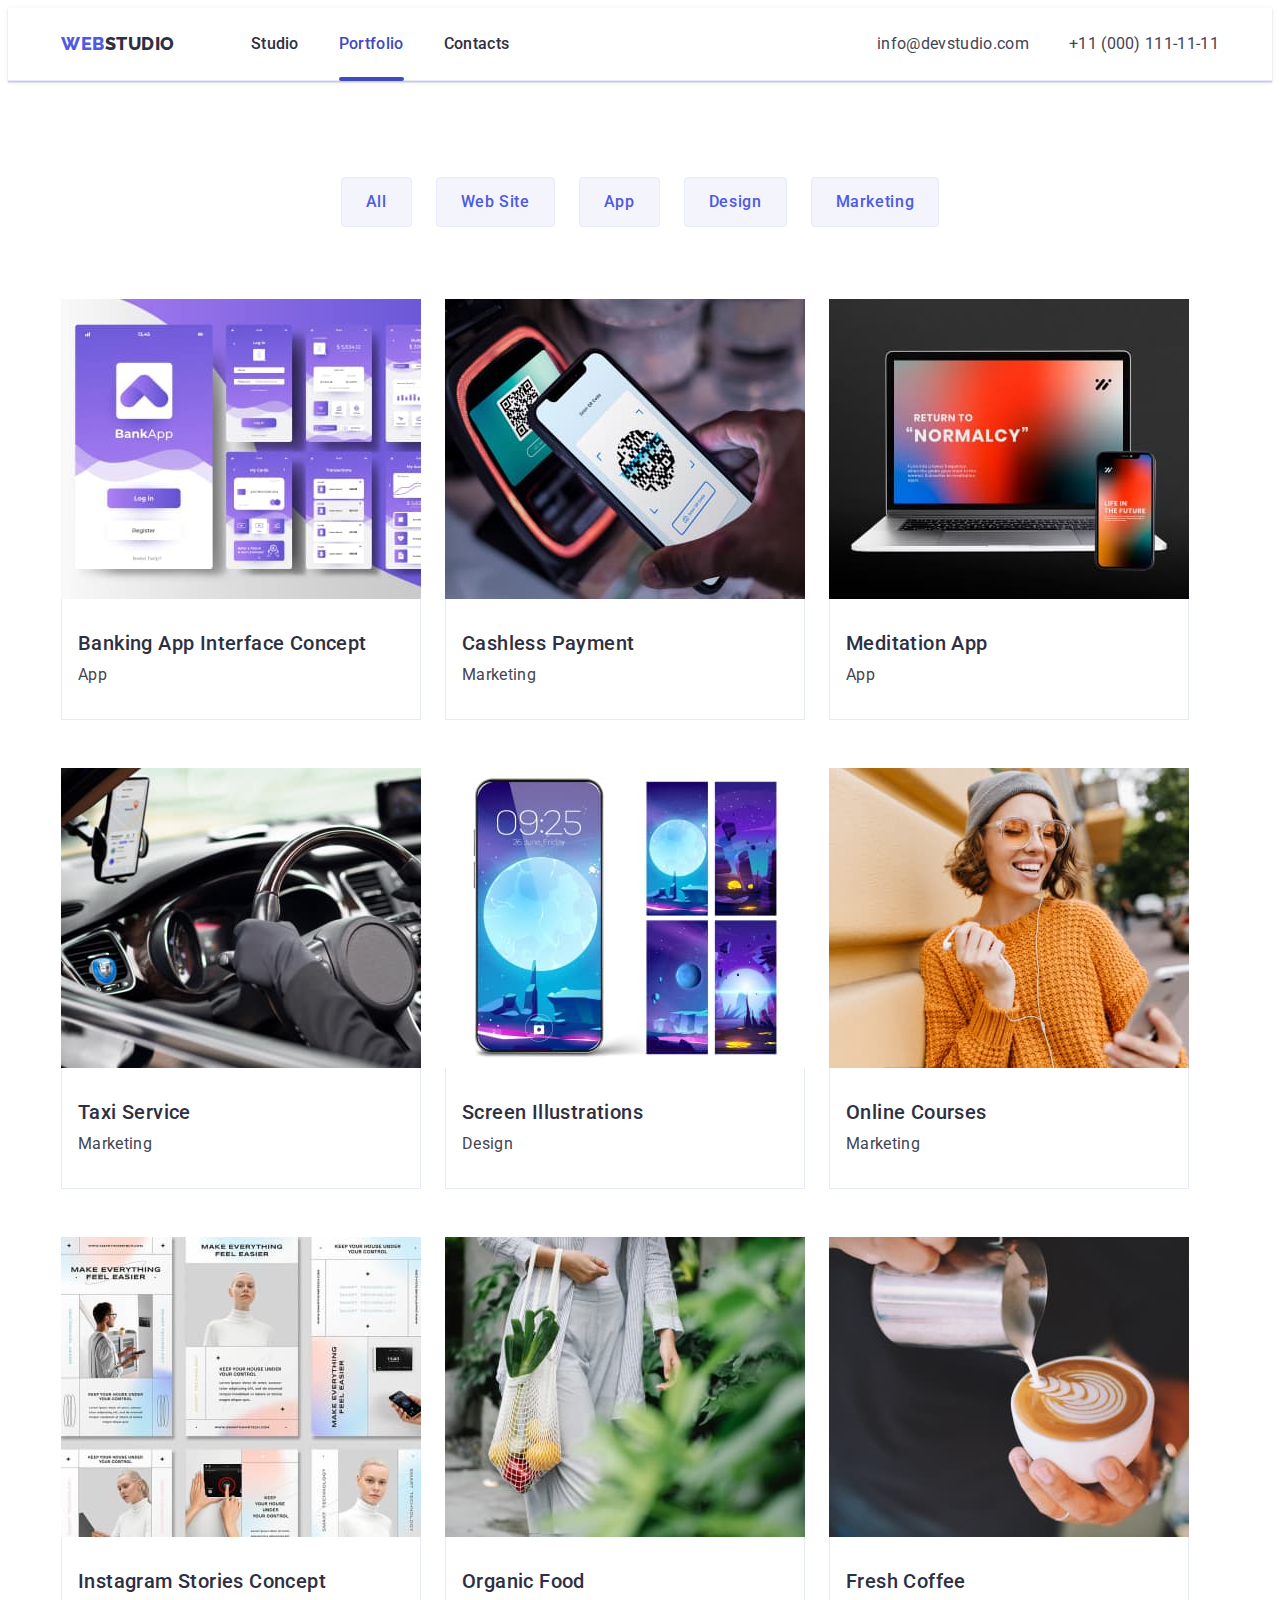
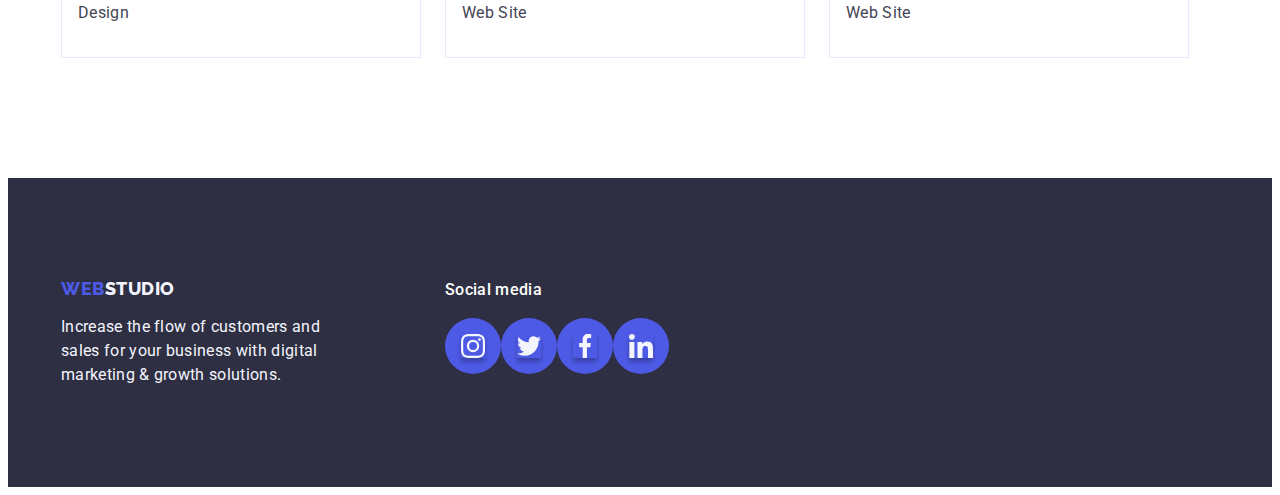
==== commit db4a67a4: "my work 4" ====
--- a/portfolio.html
+++ b/portfolio.html
@@ -1,299 +1,342 @@
 <!DOCTYPE html>
 <html lang="en">
-
-<head>
+  <head>
     <meta charset="UTF-8" />
     <meta http-equiv="X-UA-Compatible" content="IE=edge" />
     <meta name="viewport" content="width=device-width, initial-scale=1.0" />
-<link rel="preconnect" href="https://fonts.googleapis.com">
-<link rel="preconnect" href="https://fonts.gstatic.com" crossorigin>
-<link href="https://fonts.googleapis.com/css2?family=Raleway:wght@800&family=Roboto:wght@400;500;700&display=swap"
-    rel="stylesheet">
-<link rel="stylesheet" href="https://cdnjs.cloudflare.com/ajax/libs/modern-normalize/2.0.0/modern-normalize.min.css"
-    integrity="sha512-4xo8blKMVCiXpTaLzQSLSw3KFOVPWhm/TRtuPVc4WG6kUgjH6J03IBuG7JZPkcWMxJ5huwaBpOpnwYElP/m6wg=="
-    crossorigin="anonymous" referrerpolicy="no-referrer" />
+    <link rel="preconnect" href="https://fonts.googleapis.com" />
+    <link rel="preconnect" href="https://fonts.gstatic.com" crossorigin />
+    <link
+      href="https://fonts.googleapis.com/css2?family=Raleway:wght@800&family=Roboto:wght@400;500;700&display=swap"
+      rel="stylesheet"
+    />
+    <link
+      rel="stylesheet"
+      href="https://cdnjs.cloudflare.com/ajax/libs/modern-normalize/2.0.0/modern-normalize.min.css"
+      integrity="sha512-4xo8blKMVCiXpTaLzQSLSw3KFOVPWhm/TRtuPVc4WG6kUgjH6J03IBuG7JZPkcWMxJ5huwaBpOpnwYElP/m6wg=="
+      crossorigin="anonymous"
+      referrerpolicy="no-referrer"
+    />
     <title>Webstudio</title>
-    <link rel="stylesheet" href="./css/slyles.css">
-</head>
+    <link rel="stylesheet" href="./css/slyles.css" />
+  </head>
 
-<body>
+  <body>
     <header class="header">
-    <div class="container header-container">
+      <div class="container header-container">
         <nav class="header-navigation">
-            <a href="./index.html" class="header-logo link">Web<span class="span-portfolio-header">Studio</span></a>
-            <ul class="header-menu list">
-                <li class="header-menu-item"><a class="header-menu-link-portfolio link" href="./index.html">Studio</a></li>
-                <li class="header-menu-item"><a class="header-menu-link-portfolio link current" href="./portfolio.html">Portfolio</a></li>
-                <li class="header-menu-item"><a class="header-menu-link-portfolio link" href="">Contacts</a></li>
-            </ul>
+          <a href="./index.html" class="header-logo link">
+            Web<span>Studio</span></a>
+          <ul class="header-menu list">
+            <li class="header-menu-item">
+              <a class="header-menu-link link" href="./index.html">Studio</a>
+            </li>
+            <li class="header-menu-item">
+              <a class="header-menu-link link current" href="./portfolio.html">Portfolio</a>
+            </li>
+            <li class="header-menu-item">
+              <a class="header-menu-link link" href="">Contacts</a>
+            </li>
+          </ul>
         </nav>
         <address class="header-contacts">
-            <ul class="header-contacts-list list">
-                <li class="header-contacts-item"><a class="header-contacts-link link"
-                        href="mailto:info@devstudio.com">info@devstudio.com</a></li>
-                <li class="header-contacts-item"><a class="header-contacts-link link" href="tel:+110001111111">+11 (000)
-                        111-11-11</a></li>
-            </ul>
+          <ul class="header-contacts-list list">
+            <li class="header-contacts-item">
+              <a class="header-contacts-link link" href="mailto:info@devstudio.com">info@devstudio.com</a>
+            </li>
+            <li class="header-contacts-item">
+              <a class="header-contacts-link link" href="tel:+110001111111">+11 (000) 111-11-11</a>
+            </li>
+          </ul>
         </address>
-    </div>
+      </div>
     </header>
     <main>
-        <section class="cards-content-filters">
-            <div class="container">
-            <h1 hidden class="visually-hidden">Cards content filters</h1>
-            <ul class="filters-list list">
-                <li class="filters-item">
-                    <button type="button" class="filters-btn">All</button>
-                </li>
-                <li class="filters-item">
-                    <button type="button" class="filters-btn">Web Site</button>
-                </li>
-                <li class="filters-item">
-                    <button type="button" class="filters-btn">App</button>
-                </li>
-                <li class="filters-item">
-                    <button type="button" class="filters-btn">Design</button>
-                </li>
-                <li class="filters-item">
-                    <button type="button" class="filters-btn">Marketing</button>
-                </li>
-            </ul>
-            <ul class="cards-content-list list">
-                <li class="cards-content-item">
-                    <a href="" class="cards-content-link link">
-                        <div class="card-cover-block">
-                            <img
-                                src="./images/app1.jpg"
-                                alt="Banking App Interface Concept"
-                                width="360"
-                                height="300"
-                            />
-                            <p class="card-cover-text">
-                                14 Stylish and User-Friendly App Design Concepts · Task Manager App · Calorie Tracker App ·
-                                Exotic Fruit Ecommerce App ·
-                                Cloud Storage App
-                            </p>
-                        </div>
-                    <div class="cads-content-container">
-                    <h2 class="cards-content-name">Banking App Interface Concept</h2>
-                    <p class="card-content-type">App</p>
-                    </div>
-                    </a>
-                </li>
-                <li class="cards-content-item">
-                    <a href="" class="cards-content-link link">
-                        <div class="card-cover-block">
-                    <img
+      <section class="cards-content-filters">
+        <div class="container">
+          <h1 hidden class="visually-hidden">Cards content filters</h1>
+          <ul class="filters-list list">
+            <li class="filters-item">
+              <button type="button" class="filters-btn">All</button>
+            </li>
+            <li class="filters-item">
+              <button type="button" class="filters-btn">Web Site</button>
+            </li>
+            <li class="filters-item">
+              <button type="button" class="filters-btn">App</button>
+            </li>
+            <li class="filters-item">
+              <button type="button" class="filters-btn">Design</button>
+            </li>
+            <li class="filters-item">
+              <button type="button" class="filters-btn">Marketing</button>
+            </li>
+          </ul>
+          <ul class="cards-content-list list">
+            <li class="cards-content-item">
+              <a href="" class="cards-content-link link">
+                <div class="card-cover-block">
+                  <img
+                    src="./images/app1.jpg"
+                    alt="Banking App Interface Concept"
+                    width="360"
+                    height="300"
+                  />
+                  <p class="card-cover-text">
+                    14 Stylish and User-Friendly App Design Concepts · Task
+                    Manager App · Calorie Tracker App · Exotic Fruit Ecommerce
+                    App · Cloud Storage App
+                  </p>
+                </div>
+                <div class="cads-content-container">
+                  <h2 class="cards-content-name">
+                    Banking App Interface Concept
+                  </h2>
+                  <p class="card-content-type">App</p>
+                </div>
+              </a>
+            </li>
+            <li class="cards-content-item">
+              <a href="" class="cards-content-link link">
+                <div class="card-cover-block">
+                  <img
                     src="./images/marketing1.jpg"
                     alt="Cashless Payment"
                     width="360"
                     height="300"
-                    />
-                    <p class="card-cover-text">
-                        14 Stylish and User-Friendly App Design Concepts · Task Manager App · Calorie Tracker App ·
-                        Exotic Fruit Ecommerce App ·
-                        Cloud Storage App
-                    </p>
-                    </div>
-                    <div class="cads-content-container">
-                    <h2 class="cards-content-name">Cashless Payment</h2>
-                    <p class="card-content-type">Marketing</p>
-                    </div>
-                    </a>
-                </li>
-                <li class="cards-content-item">
-                    <a href="" class="cards-content-link link">
-                        <div class="card-cover-block">
-                    <img
+                  />
+                  <p class="card-cover-text">
+                    14 Stylish and User-Friendly App Design Concepts · Task
+                    Manager App · Calorie Tracker App · Exotic Fruit Ecommerce
+                    App · Cloud Storage App
+                  </p>
+                </div>
+                <div class="cads-content-container">
+                  <h2 class="cards-content-name">Cashless Payment</h2>
+                  <p class="card-content-type">Marketing</p>
+                </div>
+              </a>
+            </li>
+            <li class="cards-content-item">
+              <a href="" class="cards-content-link link">
+                <div class="card-cover-block">
+                  <img
                     src="./images/app2.jpg"
                     alt="Meditation App"
                     width="360"
                     height="300"
-                    />
-                    <p class="card-cover-text">
-                        14 Stylish and User-Friendly App Design Concepts · Task Manager App · Calorie Tracker App ·
-                        Exotic Fruit Ecommerce App ·
-                        Cloud Storage App
-                    </p>
-                    </div>
-                    <div class="cads-content-container">
-                    <h2 class="cards-content-name">Meditation App</h2>
-                    <p class="card-content-type">App</p>
-                    </div>
-                    </a>
-                </li>
-                <li class="cards-content-item">
-                    <a href="" class="cards-content-link link">
-                        <div class="card-cover-block">
-                    <img
+                  />
+                  <p class="card-cover-text">
+                    14 Stylish and User-Friendly App Design Concepts · Task
+                    Manager App · Calorie Tracker App · Exotic Fruit Ecommerce
+                    App · Cloud Storage App
+                  </p>
+                </div>
+                <div class="cads-content-container">
+                  <h2 class="cards-content-name">Meditation App</h2>
+                  <p class="card-content-type">App</p>
+                </div>
+              </a>
+            </li>
+            <li class="cards-content-item">
+              <a href="" class="cards-content-link link">
+                <div class="card-cover-block">
+                  <img
                     src="./images/marketing2.jpg"
                     alt="Taxi Service"
                     width="360"
                     height="300"
-                    />
-                    <p class="card-cover-text">
-                        14 Stylish and User-Friendly App Design Concepts · Task Manager App · Calorie Tracker App ·
-                        Exotic Fruit Ecommerce App ·
-                        Cloud Storage App
-                    </p>
-                    </div>
-                    <div class="cads-content-container">
-                    <h2 class="cards-content-name">Taxi Service</h2>
-                    <p class="card-content-type">Marketing</p>
-                    </div>
-                    </a>
-                </li>
-                <li class="cards-content-item">
-                    <a href="" class="cards-content-link link">
-                        <div class="card-cover-block">
-                    <img
+                  />
+                  <p class="card-cover-text">
+                    14 Stylish and User-Friendly App Design Concepts · Task
+                    Manager App · Calorie Tracker App · Exotic Fruit Ecommerce
+                    App · Cloud Storage App
+                  </p>
+                </div>
+                <div class="cads-content-container">
+                  <h2 class="cards-content-name">Taxi Service</h2>
+                  <p class="card-content-type">Marketing</p>
+                </div>
+              </a>
+            </li>
+            <li class="cards-content-item">
+              <a href="" class="cards-content-link link">
+                <div class="card-cover-block">
+                  <img
                     src="./images/design1.jpg"
                     alt="Screen Illustrations"
                     width="360"
                     height="300"
-                    />
-                    <p class="card-cover-text">
-                        14 Stylish and User-Friendly App Design Concepts · Task Manager App · Calorie Tracker App ·
-                        Exotic Fruit Ecommerce App ·
-                        Cloud Storage App
-                    </p>
-                    </div>
-                    <div class="cads-content-container">
-                    <h2 class="cards-content-name">Screen Illustrations</h2>
-                    <p class="card-content-type">Design</p>
-                    </div>
-                    </a>
-                </li>
-                <li class="cards-content-item">
-                    <a href="" class="cards-content-link link">
-                        <div class="card-cover-block">
-                    <img
+                  />
+                  <p class="card-cover-text">
+                    14 Stylish and User-Friendly App Design Concepts · Task
+                    Manager App · Calorie Tracker App · Exotic Fruit Ecommerce
+                    App · Cloud Storage App
+                  </p>
+                </div>
+                <div class="cads-content-container">
+                  <h2 class="cards-content-name">Screen Illustrations</h2>
+                  <p class="card-content-type">Design</p>
+                </div>
+              </a>
+            </li>
+            <li class="cards-content-item">
+              <a href="" class="cards-content-link link">
+                <div class="card-cover-block">
+                  <img
                     src="./images/marketing3.jpg"
                     alt="Online Courses"
                     width="360"
                     height="300"
-                    />
-                    <p class="card-cover-text">
-                        14 Stylish and User-Friendly App Design Concepts · Task Manager App · Calorie Tracker App ·
-                        Exotic Fruit Ecommerce App ·
-                        Cloud Storage App
-                    </p>
-                    </div>
-                    <div class="cads-content-container">
-                    <h2 class="cards-content-name">Online Courses</h2>
-                    <p class="card-content-type">Marketing</p>
-                    </div>
-                    </a>
-                </li>
-                <li class="cards-content-item">
-                    <a href="" class="cards-content-link link">
-                        <div class="card-cover-block">
-                    <img
+                  />
+                  <p class="card-cover-text">
+                    14 Stylish and User-Friendly App Design Concepts · Task
+                    Manager App · Calorie Tracker App · Exotic Fruit Ecommerce
+                    App · Cloud Storage App
+                  </p>
+                </div>
+                <div class="cads-content-container">
+                  <h2 class="cards-content-name">Online Courses</h2>
+                  <p class="card-content-type">Marketing</p>
+                </div>
+              </a>
+            </li>
+            <li class="cards-content-item">
+              <a href="" class="cards-content-link link">
+                <div class="card-cover-block">
+                  <img
                     src="./images/design2.jpg"
                     alt="Instagram Stories Concept"
                     width="360"
                     height="300"
-                    />
-                    <p class="card-cover-text">
-                        14 Stylish and User-Friendly App Design Concepts · Task Manager App · Calorie Tracker App ·
-                        Exotic Fruit Ecommerce App ·
-                        Cloud Storage App
-                    </p>
-                    </div>
-                    <div class="cads-content-container">
-                    <h2 class="cards-content-name">Instagram Stories Concept</h2>
-                    <p class="card-content-type">Design</p>
-                    </div>
-                    </a>
-                </li>
-                <li class="cards-content-item">
-                    <a href="" class="cards-content-link link">
-                        <div class="card-cover-block">
-                    <img
+                  />
+                  <p class="card-cover-text">
+                    14 Stylish and User-Friendly App Design Concepts · Task
+                    Manager App · Calorie Tracker App · Exotic Fruit Ecommerce
+                    App · Cloud Storage App
+                  </p>
+                </div>
+                <div class="cads-content-container">
+                  <h2 class="cards-content-name">Instagram Stories Concept</h2>
+                  <p class="card-content-type">Design</p>
+                </div>
+              </a>
+            </li>
+            <li class="cards-content-item">
+              <a href="" class="cards-content-link link">
+                <div class="card-cover-block">
+                  <img
                     src="./images/website1.jpg"
                     alt="Organic Food"
                     width="360"
                     height="300"
-                    />
-                    <p class="card-cover-text">
-                        14 Stylish and User-Friendly App Design Concepts · Task Manager App · Calorie Tracker App ·
-                        Exotic Fruit Ecommerce App ·
-                        Cloud Storage App
-                    </p>
-                    </div>
-                    <div class="cads-content-container">
-                    <h2 class="cards-content-name">Organic Food</h2>
-                    <p class="card-content-type">Web Site</p>
-                    </div>
-                    </a>
-                </li>
-                <li class="cards-content-item">
-                    <a href="" class="cards-content-link link">
-                        <div class="card-cover-block">
-                    <img
+                  />
+                  <p class="card-cover-text">
+                    14 Stylish and User-Friendly App Design Concepts · Task
+                    Manager App · Calorie Tracker App · Exotic Fruit Ecommerce
+                    App · Cloud Storage App
+                  </p>
+                </div>
+                <div class="cads-content-container">
+                  <h2 class="cards-content-name">Organic Food</h2>
+                  <p class="card-content-type">Web Site</p>
+                </div>
+              </a>
+            </li>
+            <li class="cards-content-item">
+              <a href="" class="cards-content-link link">
+                <div class="card-cover-block">
+                  <img
                     src="./images/website2.jpg"
                     alt="Fresh Coffee"
                     width="360"
                     height="300"
-                    />
-                    <p class="card-cover-text">
-                        14 Stylish and User-Friendly App Design Concepts · Task Manager App · Calorie Tracker App ·
-                        Exotic Fruit Ecommerce App ·
-                        Cloud Storage App
-                    </p>
-                    </div>
-                    <div class="cads-content-container">
-                    <h2 class="cards-content-name">Fresh Coffee</h2>
-                    <p class="card-content-type">Web Site</p>
-                    </div>
-                    </a>
-                </li>
-            </ul>
-            </div>
-        </section>
+                  />
+                  <p class="card-cover-text">
+                    14 Stylish and User-Friendly App Design Concepts · Task
+                    Manager App · Calorie Tracker App · Exotic Fruit Ecommerce
+                    App · Cloud Storage App
+                  </p>
+                </div>
+                <div class="cads-content-container">
+                  <h2 class="cards-content-name">Fresh Coffee</h2>
+                  <p class="card-content-type">Web Site</p>
+                </div>
+              </a>
+            </li>
+          </ul>
+        </div>
+      </section>
     </main>
     <footer class="footer">
-        <div class="footer-container container">
-            <div class="footer-box">
-                <a href="./index.html" class="footer-logo link">Web<span class="span-footer">Studio</span></a>
-                <p class="footer-title">
-                    Increase the flow of customers and sales for your business with digital
-                    marketing & growth solutions.
-                </p>
-            </div>
-            <div class="footer-soc-container">
-                <p class="footer-soc-title">Social media</p>
-                <ul class="footer-soc-list list">
-                    <li class="footer-soc-item">
-                        <a class="footer-soc-link" href="" aria-label="instagram" target="_blank" rel="nooper noreferrer">
-                            <svg class="footer-soc-icon" width="24" height="24">
-                                <use href="./images/icons.svg#icon-footer-inst"></use>
-                            </svg>
-                        </a>
-                    </li>
-                    <li class="footer-soc-item">
-                        <a class="footer-soc-link" href="" aria-label="twitter" target="_blank" rel="nooper noreferrer">
-                            <svg class="footer-soc-icon" width="24" height="24">
-                                <use href="./images/icons.svg#icon-footer-twit"></use>
-                            </svg>
-                        </a>
-                    </li>
-                    <li class="footer-soc-item">
-                        <a class="footer-soc-link" href="" aria-label="facebook" target="_blank" rel="nooper noreferrer">
-                            <svg class="footer-soc-icon" width="24" height="24">
-                                <use href="./images/icons.svg#icon-footer-fb"></use>
-                            </svg>
-                        </a>
-                    </li>
-                    <li class="footer-soc-item">
-                        <a class="footer-soc-link" href="" aria-label="linkedin" target="_blank" rel="nooper noreferrer">
-                            <svg class="footer-soc-icon" width="24" height="24">
-                                <use href="./images/icons.svg#icon-footer-linkedin"></use>
-                            </svg>
-                        </a>
-                    </li>
-                </ul>
-            </div>
+      <div class="footer-container container">
+        <div class="footer-box">
+          <a href="./index.html" class="footer-logo link"
+            >Web<span class="span-footer">Studio</span></a
+          >
+          <p class="footer-title">
+            Increase the flow of customers and sales for your business with
+            digital marketing & growth solutions.
+          </p>
+        </div>
+        <div class="footer-soc-container">
+          <p class="footer-soc-title">Social media</p>
+          <ul class="footer-soc-list list">
+            <li class="footer-soc-item">
+              <a
+                class="footer-soc-link"
+                href=""
+                aria-label="instagram"
+                target="_blank"
+                rel="nooper noreferrer"
+              >
+                <svg class="footer-soc-icon" width="24" height="24">
+                  <use href="./images/icons.svg#icon-footer-inst"></use>
+                </svg>
+              </a>
+            </li>
+            <li class="footer-soc-item">
+              <a
+                class="footer-soc-link"
+                href=""
+                aria-label="twitter"
+                target="_blank"
+                rel="nooper noreferrer"
+              >
+                <svg class="footer-soc-icon" width="24" height="24">
+                  <use href="./images/icons.svg#icon-footer-twit"></use>
+                </svg>
+              </a>
+            </li>
+            <li class="footer-soc-item">
+              <a
+                class="footer-soc-link"
+                href=""
+                aria-label="facebook"
+                target="_blank"
+                rel="nooper noreferrer"
+              >
+                <svg class="footer-soc-icon" width="24" height="24">
+                  <use href="./images/icons.svg#icon-footer-fb"></use>
+                </svg>
+              </a>
+            </li>
+            <li class="footer-soc-item">
+              <a
+                class="footer-soc-link"
+                href=""
+                aria-label="linkedin"
+                target="_blank"
+                rel="nooper noreferrer"
+              >
+                <svg class="footer-soc-icon" width="24" height="24">
+                  <use href="./images/icons.svg#icon-footer-linkedin"></use>
+                </svg>
+              </a>
+            </li>
+          </ul>
+        </div>
+      </div>
     </footer>
-</body>
-</html>+  </body>
+</html>
--- a/css/slyles.css
+++ b/css/slyles.css
@@ -54,6 +54,9 @@
 
 .header {
   border-bottom: 1px solid #e7e9fc;
+  box-shadow: 0px 2px 1px rgba(46, 47, 66, 0.08),
+      0px 1px 1px rgba(46, 47, 66, 0.16),
+      0px 1px 6px rgba(46, 47, 66, 0.08);
 }
 
 .header-container {
@@ -102,7 +105,7 @@
   display: block;
   padding-top: 24px;
   padding-bottom: 24px;
-  transition: color 250ms linear;
+  transition: color 250ms cubic-bezier(0.4, 0, 0.2, 1);
 }
 .header-menu-link:hover,
 .header-menu-link:focus {
@@ -111,12 +114,13 @@
 
 .current {
   position: relative;
+  color: var(--header-menu-link);
 }
 
 .current::after {
   content: "";
   left: 0;
-  bottom: 20px;
+  bottom: -1px;
   position: absolute;
   width: 100%;
   height: 4px;
@@ -131,11 +135,13 @@
 .header-contacts {
   font-style: normal;
   margin-left: auto;
+  
 }
 
 .header-contacts-list {
   display: flex;
   gap: 40px;
+  transition: color 250ms cubic-bezier(0.4, 0, 0.2, 1);
 }
 
 .header-contacts-link {
@@ -144,6 +150,8 @@
   line-height: 1.5;
   letter-spacing: 0.02em;
   color: var(--item-text);
+  transition: color 250ms cubic-bezier(0.4, 0, 0.2, 1);
+  
 }
 .header-contacts-link:hover,
 .header-contacts-link:focus {
@@ -165,6 +173,9 @@
     url(../images/people-office.jpg);
   max-width: 1440px;
   margin: 0 auto;
+  background-repeat: no-repeat;
+  background-position: center;
+  background-size: cover;
 }
 
 .hero-title {
@@ -196,7 +207,7 @@
   display: block;
   margin: 0 auto;
   box-shadow: 0px 4px 4px rgba(0, 0, 0, 0.15);
-  transition: color 250ms cubic-bezier(0.4, 0, 0.2, 1);
+  transition: background-color 250ms cubic-bezier(0.4, 0, 0.2, 1);
 }
 
 .hero-btn:hover,
@@ -214,9 +225,8 @@
   display: flex;
   align-items: center;
   justify-content: center;
-}
-
-.features-icon {
+  border-radius: 4px;
+  margin-bottom: 8px;
 }
 
 .visually-hidden {
@@ -301,6 +311,9 @@
   background-color: #ffffff;
   width: calc((100% - 24 * 3) / 4);
   border-radius: 0px 0px 4px 4px;
+  box-shadow: 0px 1px 6px rgba(46, 47, 66, 0.08),
+    0px 1px 1px rgba(46, 47, 66, 0.16),
+    0px 2px 1px rgba(46, 47, 66, 0.08);
 }
 
 .team-title {
@@ -349,10 +362,11 @@
 .team-soc-icon {
   display: flex;
   flex-direction: row;
+  fill: var(--button-background-color);
 }
 
 .container-name {
-  padding: 32px 16px;
+  padding: 32px 0;
 }
 
 .team-name {
@@ -376,11 +390,15 @@
 
 /* Customers */
 
+.customers {
+  padding: 120px 0;
+}
+
 .customers-list {
   display: flex;
   align-items: center;
   justify-content: center;
-  margin-bottom: 120px;
+  gap: 24px;
 }
 
 .customers-icon {
@@ -411,6 +429,10 @@
 .customers-item {
   width: 168px;
   height: 88px;
+  display: flex;
+  gap: 24px;
+  align-items: center;
+  justify-content: center;
 }
 
 .customers-title {
@@ -421,15 +443,7 @@
   text-align: center;
   text-transform: capitalize;
   color: var(--subtitle-color);
-  padding-top: 120px;
   margin-bottom: 72px;
-}
-
-.customers-icon-bg {
-  display: flex;
-  gap: 24px;
-  align-items: center;
-  justify-content: center;
 }
 
 /* Footer */
@@ -442,6 +456,10 @@
 .footer-container {
   display: flex;
   align-items: baseline;
+}
+
+.footer-box {
+  margin-right: 120px;
 }
 
 .footer-logo {
@@ -469,15 +487,13 @@
   max-width: 264px;
 }
 
-.footer-soc-container {
-  margin-left: 120px;
-}
-
 .footer-soc-title {
+  font-weight: 500;
   font-size: 16px;
   line-height: 24px;
   letter-spacing: 0.02em;
   color: #ffffff;
+  margin-bottom: 16px;
 }
 
 .footer-soc-list {
@@ -486,7 +502,7 @@
   flex-direction: row;
   justify-content: center;
   align-items: center;
-  padding: 8px;
+  
   gap: 16px;
 }
 
@@ -534,7 +550,7 @@
   transform: translate(-50%, -50%) scale(1);
   transition: transform 250ms cubic-bezier(0.4, 0, 0.2, 1);
   width: 408px;
-  height: 584px;
+  min-height: 584px;
   background-color: #FCFCFC;
   border-radius: 4px;
   box-shadow: 0px 1px 1px rgba(0, 0, 0, 0.14), 0px 1px 3px rgba(0, 0, 0, 0.12), 0px 2px 1px rgba(0, 0, 0, 0.2);
@@ -547,14 +563,26 @@
 
 .modal-btn {
   position: absolute;
-  top: 32px;
-  right: 32px;
+  top: 24px;
+  right: 24px;
   width: 24px;
   height: 24px;
+  display: flex;
+  align-items: center;
+  justify-content: center;
   border: 1px solid rgba(0, 0, 0, 0.1);
   background-color: #E7E9FC;
   border-radius: 50%;
+  padding: 0;
   cursor: pointer;
+  transition: background-color 250ms cubic-bezier(0.4, 0, 0.2, 1),
+  border 250ms cubic-bezier(0.4, 0, 0.2, 1)
+}
+
+.modal-btn:is(:hover, :focus) {
+  background-color: #404bbf;
+  border: none;
+  fill: #ffffff;
 }
 
 .button-close-icon {
@@ -568,29 +596,6 @@
 }
 
 /* PORTFOLIO */
-
-.header-menu-link-portfolio {
-  display: block;
-  font-weight: 500;
-  font-size: 16px;
-  line-height: 1.5;
-  letter-spacing: 0.02em;
-  color: var(--subtitle-color);
-  padding-top: 24px;
-  padding-bottom: 24px;
-}
-
-.header-menu-link-portfolio:hover {
-  color: var(--header-menu-link);
-}
-
-.header-menu-link-portfolio:focus {
-  color: var(--header-menu-link);
-}
-
-.span-portfolio-header {
-  color: var(--subtitle-color);
-}
 
 .filters-list {
   display: flex;
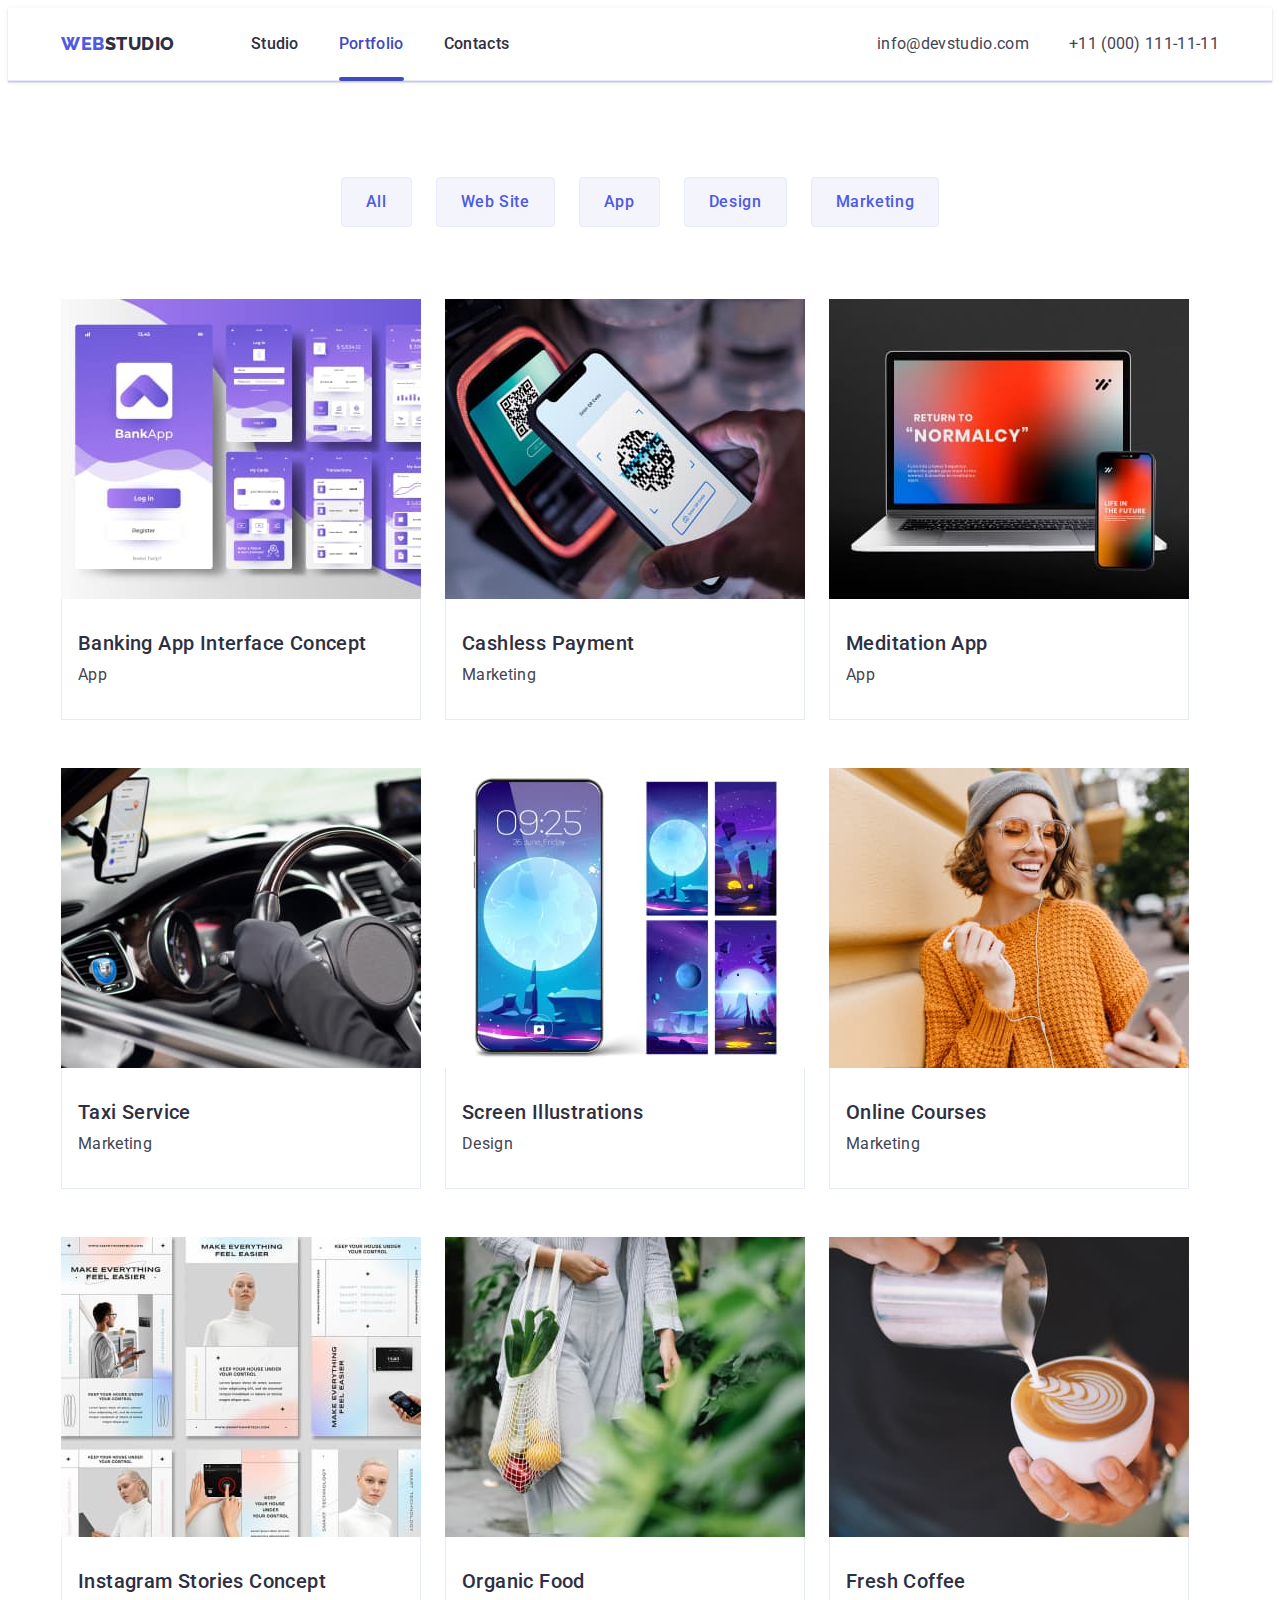
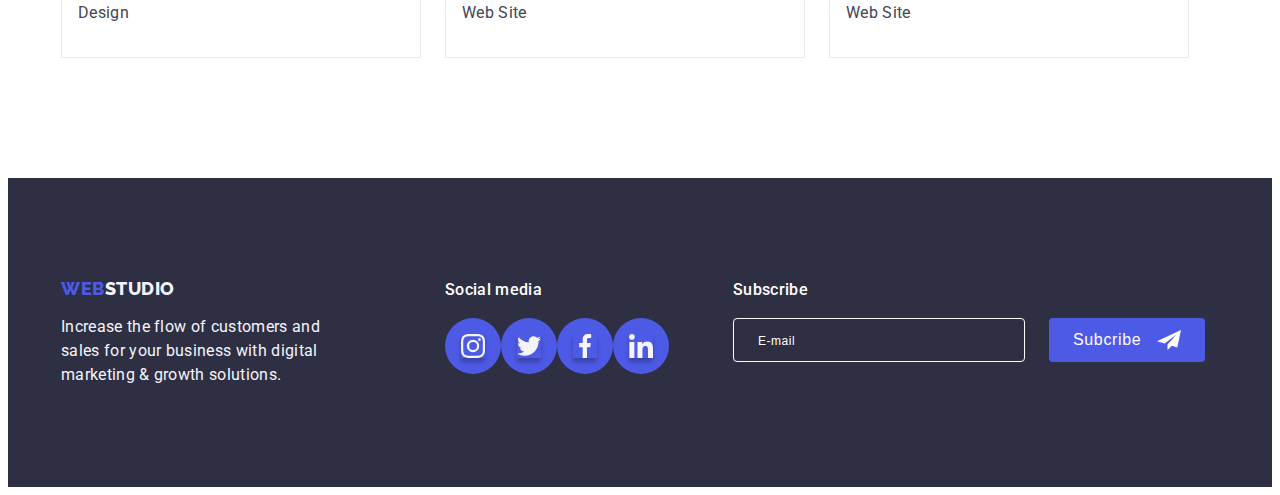
==== commit b9cdf988: "my work 5" ====
--- a/portfolio.html
+++ b/portfolio.html
@@ -26,13 +26,16 @@
       <div class="container header-container">
         <nav class="header-navigation">
           <a href="./index.html" class="header-logo link">
-            Web<span>Studio</span></a>
+            Web<span>Studio</span></a
+          >
           <ul class="header-menu list">
             <li class="header-menu-item">
               <a class="header-menu-link link" href="./index.html">Studio</a>
             </li>
             <li class="header-menu-item">
-              <a class="header-menu-link link current" href="./portfolio.html">Portfolio</a>
+              <a class="header-menu-link link current" href="./portfolio.html"
+                >Portfolio</a
+              >
             </li>
             <li class="header-menu-item">
               <a class="header-menu-link link" href="">Contacts</a>
@@ -42,10 +45,16 @@
         <address class="header-contacts">
           <ul class="header-contacts-list list">
             <li class="header-contacts-item">
-              <a class="header-contacts-link link" href="mailto:info@devstudio.com">info@devstudio.com</a>
+              <a
+                class="header-contacts-link link"
+                href="mailto:info@devstudio.com"
+                >info@devstudio.com</a
+              >
             </li>
             <li class="header-contacts-item">
-              <a class="header-contacts-link link" href="tel:+110001111111">+11 (000) 111-11-11</a>
+              <a class="header-contacts-link link" href="tel:+110001111111"
+                >+11 (000) 111-11-11</a
+              >
             </li>
           </ul>
         </address>
@@ -336,6 +345,25 @@
             </li>
           </ul>
         </div>
+        <div class="footer-subscribe">
+          <p class="footer-soc-title">Subscribe</p>
+          <form class="footer-form">
+            <label for="footer-email" aria-label="footer email"></label>
+            <input
+              type="email"
+              name="footer-email"
+              id="footer-email"
+              placeholder="E-mail"
+              class="footer-input"
+            />
+            <button type="submit" class="footer-btn">
+              Subcribe
+              <svg class="footer-btn-telegram" width="24" height="24">
+                <use href="./images/icons.svg#icon-telegram"></use>
+              </svg>
+            </button>
+          </form>
+        </div>
       </div>
     </footer>
   </body>
--- a/css/slyles.css
+++ b/css/slyles.css
@@ -55,8 +55,7 @@
 .header {
   border-bottom: 1px solid #e7e9fc;
   box-shadow: 0px 2px 1px rgba(46, 47, 66, 0.08),
-      0px 1px 1px rgba(46, 47, 66, 0.16),
-      0px 1px 6px rgba(46, 47, 66, 0.08);
+    0px 1px 1px rgba(46, 47, 66, 0.16), 0px 1px 6px rgba(46, 47, 66, 0.08);
 }
 
 .header-container {
@@ -135,7 +134,6 @@
 .header-contacts {
   font-style: normal;
   margin-left: auto;
-  
 }
 
 .header-contacts-list {
@@ -151,12 +149,13 @@
   letter-spacing: 0.02em;
   color: var(--item-text);
   transition: color 250ms cubic-bezier(0.4, 0, 0.2, 1);
-  
-}
+}
+
 .header-contacts-link:hover,
 .header-contacts-link:focus {
   color: #404bbf;
 }
+
 .header-contacts-link:active {
   color: var(--header-menu-link);
 }
@@ -312,8 +311,7 @@
   width: calc((100% - 24 * 3) / 4);
   border-radius: 0px 0px 4px 4px;
   box-shadow: 0px 1px 6px rgba(46, 47, 66, 0.08),
-    0px 1px 1px rgba(46, 47, 66, 0.16),
-    0px 2px 1px rgba(46, 47, 66, 0.08);
+    0px 1px 1px rgba(46, 47, 66, 0.16), 0px 2px 1px rgba(46, 47, 66, 0.08);
 }
 
 .team-title {
@@ -502,7 +500,7 @@
   flex-direction: row;
   justify-content: center;
   align-items: center;
-  
+
   gap: 16px;
 }
 
@@ -533,14 +531,76 @@
   box-shadow: 0px 4px 4px rgba(0, 0, 0, 0.25);
 }
 
+.footer-form {
+  display: flex;
+}
+
+.footer-subscribe {
+  margin-left: 80px;
+}
+
+.footer-input {
+  width: 264px;
+  height: 40px;
+  border: 1px solid #ffffff;
+  border-radius: 4px;
+  background-color: transparent;
+  color: #ffffff;
+  letter-spacing: 0.04em;
+  outline: transparent;
+  padding-left: 24px;
+  margin-right: 24px;
+  transition: border-color 250ms cubic-bezier(0.4, 0, 0.2, 1);
+}
+
+.footer-input::placeholder {
+  font-size: 12px;
+  line-height: 2;
+  color: #ffffff;
+}
+
+.footer-input:focus {
+  border-color: #4d5ae5;
+}
+
+.footer-btn {
+  font-weight: 500;
+  font-size: 16px;
+  line-height: 1.5;
+  letter-spacing: 0.04em;
+  color: #ffffff;
+  background-color: #4d5ae5;
+  border-radius: 4px;
+  border: none;
+  padding: 8px 24px;
+  cursor: pointer;
+  display: flex;
+  align-items: center;
+  justify-content: center;
+  gap: 16px;
+  transition: background-color 250ms cubic-bezier(0.4, 0, 0.2, 1);
+}
+
+.footer-btn:hover,
+.footer-btn:focus {
+  background: var(--header-menu-link);
+  box-shadow: 0px 4px 4px rgba(0, 0, 0, 0.15);
+}
+
+.footer-btn-telegram {
+  fill: #ffffff;
+}
+
+/* BACKDROP */
+
 .backdrop {
   position: fixed;
   top: 0;
   width: 100vw;
   height: 100vh;
   background-color: rgba(46, 47, 66, 0.4);
-  transition: opacity 250ms cubic-bezier(0.4, 0, 0.2, 1), visibility 250ms cubic-bezier(0.4, 0, 0.2, 1);
-  
+  transition: opacity 250ms cubic-bezier(0.4, 0, 0.2, 1),
+    visibility 250ms cubic-bezier(0.4, 0, 0.2, 1);
 }
 
 .modal {
@@ -550,15 +610,16 @@
   transform: translate(-50%, -50%) scale(1);
   transition: transform 250ms cubic-bezier(0.4, 0, 0.2, 1);
   width: 408px;
-  min-height: 584px;
-  background-color: #FCFCFC;
-  border-radius: 4px;
-  box-shadow: 0px 1px 1px rgba(0, 0, 0, 0.14), 0px 1px 3px rgba(0, 0, 0, 0.12), 0px 2px 1px rgba(0, 0, 0, 0.2);
-  
+  height: 584px;
+  background-color: #fcfcfc;
+  border-radius: 4px;
+  box-shadow: 0px 1px 1px rgba(0, 0, 0, 0.14), 0px 1px 3px rgba(0, 0, 0, 0.12),
+    0px 2px 1px rgba(0, 0, 0, 0.2);
+  padding: 72px 24px 24px;
 }
 
 .backdrop.is-hidden .modal {
-  transform: translate(-50%, -50%) scale(0)
+  transform: translate(-50%, -50%) scale(0);
 }
 
 .modal-btn {
@@ -571,12 +632,12 @@
   align-items: center;
   justify-content: center;
   border: 1px solid rgba(0, 0, 0, 0.1);
-  background-color: #E7E9FC;
+  background-color: #e7e9fc;
   border-radius: 50%;
   padding: 0;
   cursor: pointer;
   transition: background-color 250ms cubic-bezier(0.4, 0, 0.2, 1),
-  border 250ms cubic-bezier(0.4, 0, 0.2, 1)
+    border 250ms cubic-bezier(0.4, 0, 0.2, 1);
 }
 
 .modal-btn:is(:hover, :focus) {
@@ -593,6 +654,141 @@
   visibility: hidden;
   opacity: 0;
   pointer-events: none;
+}
+
+.modal-title {
+  font-weight: 500;
+  font-size: 16px;
+  line-height: 1.5;
+  text-align: center;
+  letter-spacing: 0.02em;
+  color: #2e2f42;
+  margin-bottom: 16px;
+}
+
+.modal-field {
+  margin-bottom: 8px;
+}
+
+.modal-input {
+  width: 100%;
+  height: 40px;
+  border: 1px solid rgba(46, 47, 66, 0.4);
+  border-radius: 4px;
+  background-color: transparent;
+  padding-left: 38px;
+  padding-right: 24px;
+  outline: transparent;
+  transition: border-color 250ms cubic-bezier(0.4, 0, 0.2, 1);
+}
+
+.modal-input:focus {
+  border-color: #4d5ae5;
+}
+
+.modal-input:focus + .input-icon {
+  fill: #4d5ae5;
+}
+
+.modal-label {
+  font-size: 12px;
+  line-height: 1.17;
+  letter-spacing: 0.04em;
+  color: #8e8f99;
+  margin-bottom: 4px;
+  display: inline-block;
+}
+
+.input-wrap {
+  position: relative;
+}
+
+.input-icon {
+  position: absolute;
+  left: 16px;
+  top: 50%;
+  transform: translateY(-50%);
+  transition: fill 250ms cubic-bezier(0.4, 0, 0.2, 1);
+}
+
+.modal-textarea {
+  width: 100%;
+  height: 120px;
+  border: 1px solid rgba(46, 47, 66, 0.4);
+  border-radius: 4px;
+  background-color: transparent;
+  padding: 8px 16px;
+  font-size: 12px;
+  line-height: 1.17;
+  letter-spacing: 0.04em;
+  resize: none;
+  outline: transparent;
+  transition: border-color 250ms cubic-bezier(0.4, 0, 0.2, 1);
+}
+
+.modal-textarea::placeholder {
+  font-size: 12px;
+  line-height: 1.17;
+  letter-spacing: 0.04em;
+  color: rgba(46, 47, 66, 0.4);
+}
+
+.modal-textarea:focus {
+  border-color: #4d5ae5;
+}
+
+.check-text {
+  font-size: 12px;
+  line-height: 1.17;
+  letter-spacing: 0.04em;
+  color: #8e8f99;
+  display: flex;
+  align-items: center;
+}
+
+.check-text a {
+  color: #4d5ae5;
+  text-decoration-line: underline;
+}
+
+.check-text span {
+  width: 16px;
+  height: 16px;
+  border: 1px solid rgba(46, 47, 66, 0.4);
+  border-radius: 2px;
+  margin-right: 8px;
+  display: flex;
+  align-items: center;
+  justify-content: center;
+  fill: transparent;
+}
+
+.input-check:checked + .check-text span {
+  background-color: #404bbf;
+  border: 1px solid #404bbf;
+  fill: #f4f4fd;
+}
+
+.modal-send {
+  font-weight: 500;
+  font-size: 16px;
+  line-height: 1.5;
+  letter-spacing: 0.04em;
+  color: #ffffff;
+  display: block;
+  margin: 24px auto;
+  padding: 16px 32px;
+  box-shadow: 0px 4px 4px rgba(0, 0, 0, 0.15);
+  border-radius: 4px;
+  border: none;
+  background-color: #4d5ae5;
+  cursor: pointer;
+  transition: background-color 250ms cubic-bezier(0.4, 0, 0.2, 1);
+}
+
+.modal-send:is(:hover, :focus) {
+  background: var(--header-menu-link);
+  box-shadow: 0px 4px 4px rgba(0, 0, 0, 0.15);
 }
 
 /* PORTFOLIO */
@@ -624,7 +820,10 @@
   padding: 12px 24px;
   border: 1px solid var(--border-bttn-color);
   border-radius: 4px;
-  transition: background-color 250ms cubic-bezier(0.4, 0, 0.2, 1);
+  transition: color 250ms cubic-bezier(0.4, 0, 0.2, 1),
+    background-color 250ms cubic-bezier(0.4, 0, 0.2, 1),
+    border-color 250ms cubic-bezier(0.4, 0, 0.2, 1),
+    box-shadow 250ms cubic-bezier(0.4, 0, 0.2, 1);
 }
 
 .filters-btn:hover {
@@ -666,6 +865,21 @@
   gap: 48px 24px;
 }
 
+.cads-content-item {
+  width: calc((100% - 2 * 24px) / 3);
+}
+
+.cards-content-link {
+  display: block;
+  transition: box-shadow 250ms cubic-bezier(0.4, 0, 0.2, 1);
+}
+
+.cards-content-link:is(:hover, :focus) {
+  background: #ffffff;
+  box-shadow: 0px 1px 6px rgba(46, 47, 66, 0.08),
+    0px 1px 1px rgba(46, 47, 66, 0.16), 0px 2px 1px rgba(46, 47, 66, 0.08);
+}
+
 .cads-content-container {
   padding: 32px 16px;
   border: 1px solid var(--border-bttn-color);
@@ -677,8 +891,8 @@
   overflow: hidden;
 }
 
-.card-cover-block:hover .card-cover-text {
-  transform: translateY(0);
+.cards-content-link:is(:hover, :focus) .card-cover-text {
+  transform: translateY(0%);
 }
 
 .card-cover-text {
@@ -686,14 +900,12 @@
   font-size: 16px;
   line-height: 1.5;
   letter-spacing: 0.02em;
-  background-color: #4D5AE5;
+  background-color: #4d5ae5;
   color: var(--button-background-color);
   top: 0;
   left: 0;
-  padding-top: 40px;
-  padding-left: 32px;
-  padding-right: 32px;
+  padding: 40px 32px;
   height: 100%;
   transform: translateY(100%);
   transition: transform 250ms cubic-bezier(0.4, 0, 0.2, 1);
-}+}
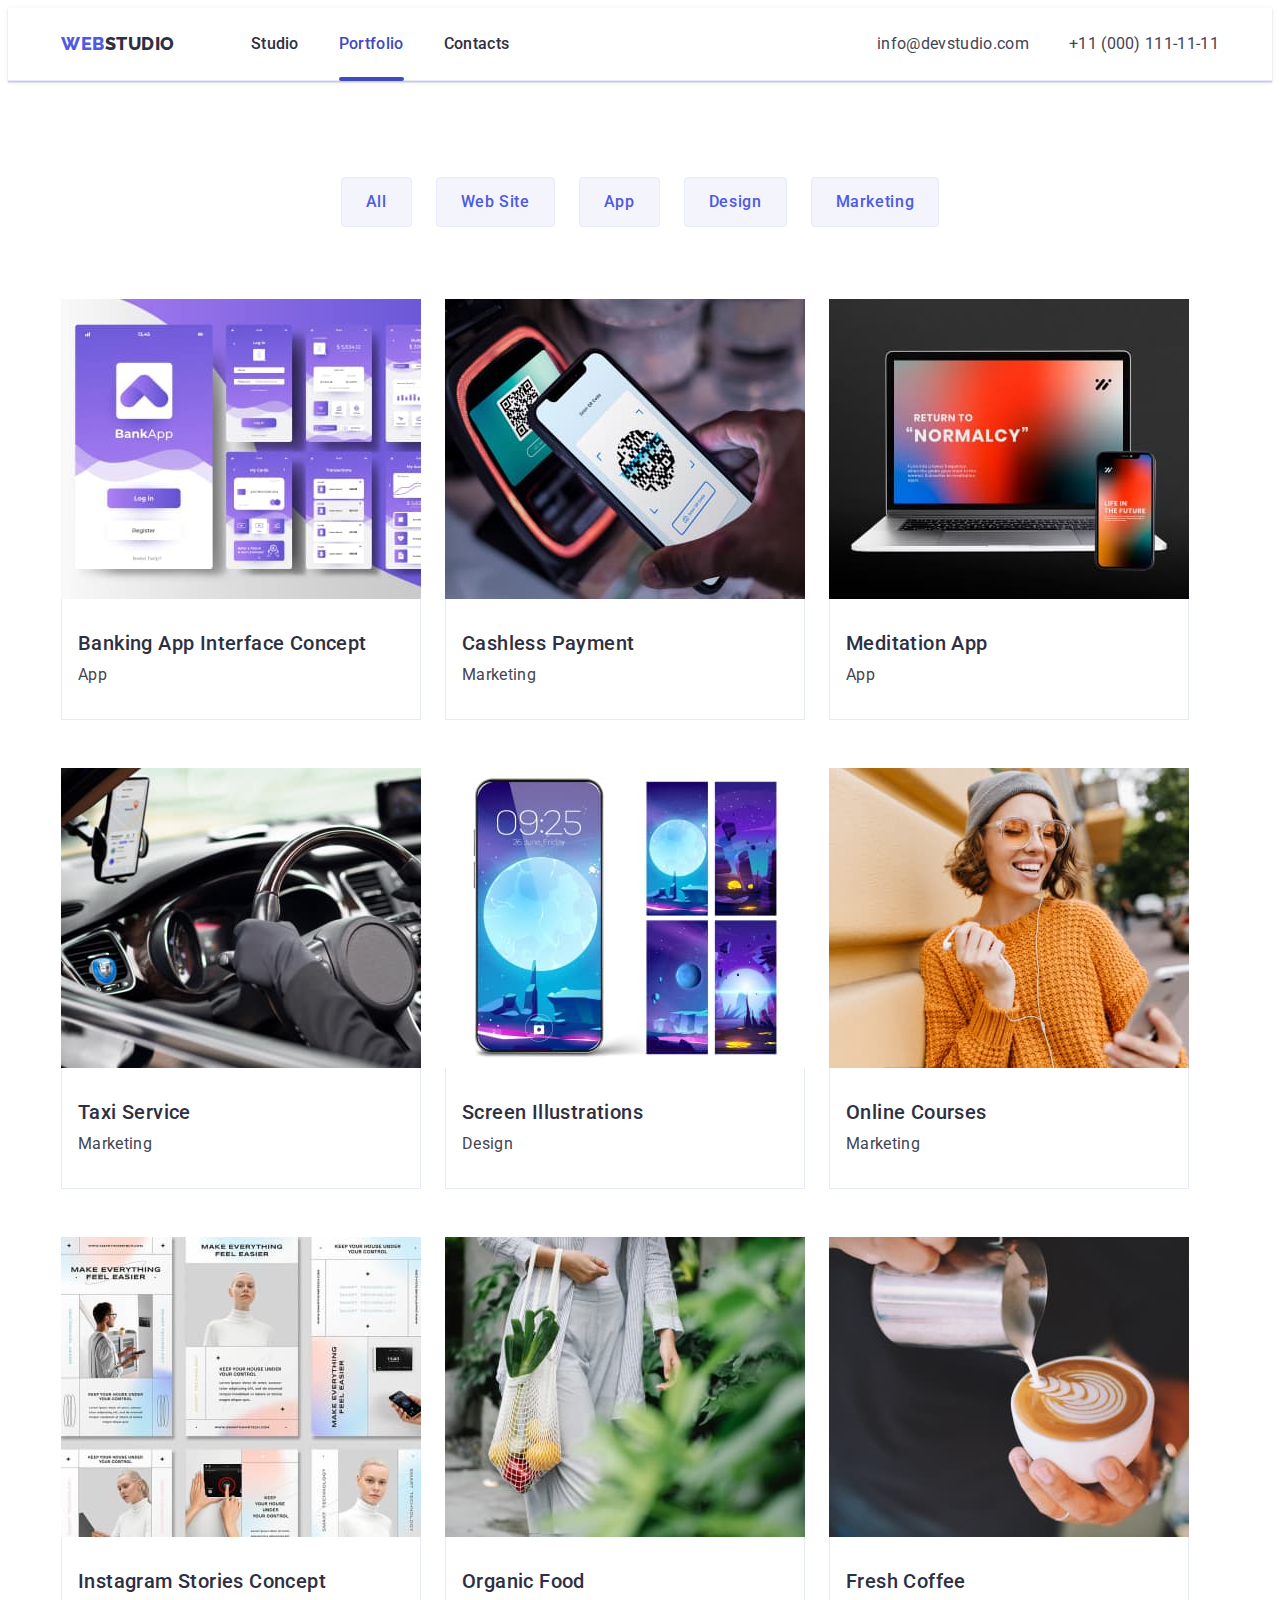
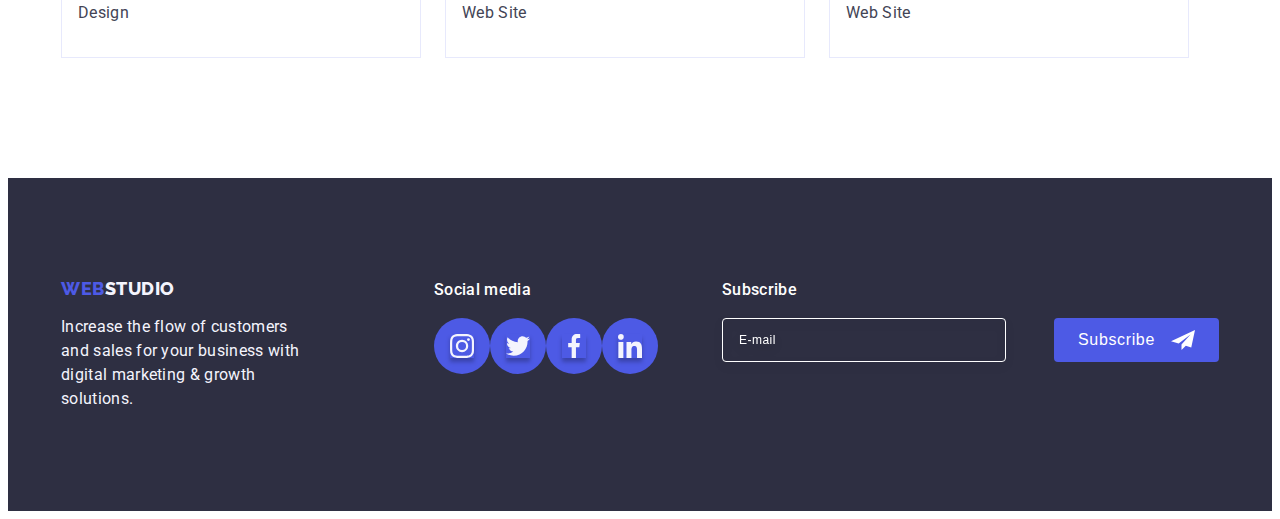
==== commit 462013c4: "Update portfolio.html" ====
--- a/portfolio.html
+++ b/portfolio.html
@@ -348,16 +348,21 @@
         <div class="footer-subscribe">
           <p class="footer-soc-title">Subscribe</p>
           <form class="footer-form">
-            <label for="footer-email" aria-label="footer email"></label>
-            <input
-              type="email"
-              name="footer-email"
-              id="footer-email"
-              placeholder="E-mail"
-              class="footer-input"
-            />
+            <label
+              for="footer-email"
+              aria-label="footer email"
+              class="footer-label"
+            >
+              <input
+                type="email"
+                name="footer-email"
+                id="footer-email"
+                placeholder="E-mail"
+                class="footer-input"
+              />
+            </label>
             <button type="submit" class="footer-btn">
-              Subcribe
+              Subscribe
               <svg class="footer-btn-telegram" width="24" height="24">
                 <use href="./images/icons.svg#icon-telegram"></use>
               </svg>
--- a/css/slyles.css
+++ b/css/slyles.css
@@ -533,6 +533,7 @@
 
 .footer-form {
   display: flex;
+  gap: 24px;
 }
 
 .footer-subscribe {
@@ -542,14 +543,17 @@
 .footer-input {
   width: 264px;
   height: 40px;
+  font-size: 12px;
+  line-height: 1.5;
   border: 1px solid #ffffff;
   border-radius: 4px;
   background-color: transparent;
   color: #ffffff;
   letter-spacing: 0.04em;
   outline: transparent;
-  padding-left: 24px;
+  padding-left: 16px;
   margin-right: 24px;
+  filter: drop-shadow(0px 4px 4px rgba(0, 0, 0, 0.15));
   transition: border-color 250ms cubic-bezier(0.4, 0, 0.2, 1);
 }
 
@@ -564,6 +568,7 @@
 }
 
 .footer-btn {
+  min-width: 165px;
   font-weight: 500;
   font-size: 16px;
   line-height: 1.5;
@@ -577,7 +582,6 @@
   display: flex;
   align-items: center;
   justify-content: center;
-  gap: 16px;
   transition: background-color 250ms cubic-bezier(0.4, 0, 0.2, 1);
 }
 
@@ -589,6 +593,7 @@
 
 .footer-btn-telegram {
   fill: #ffffff;
+  margin-left: 16px;
 }
 
 /* BACKDROP */
